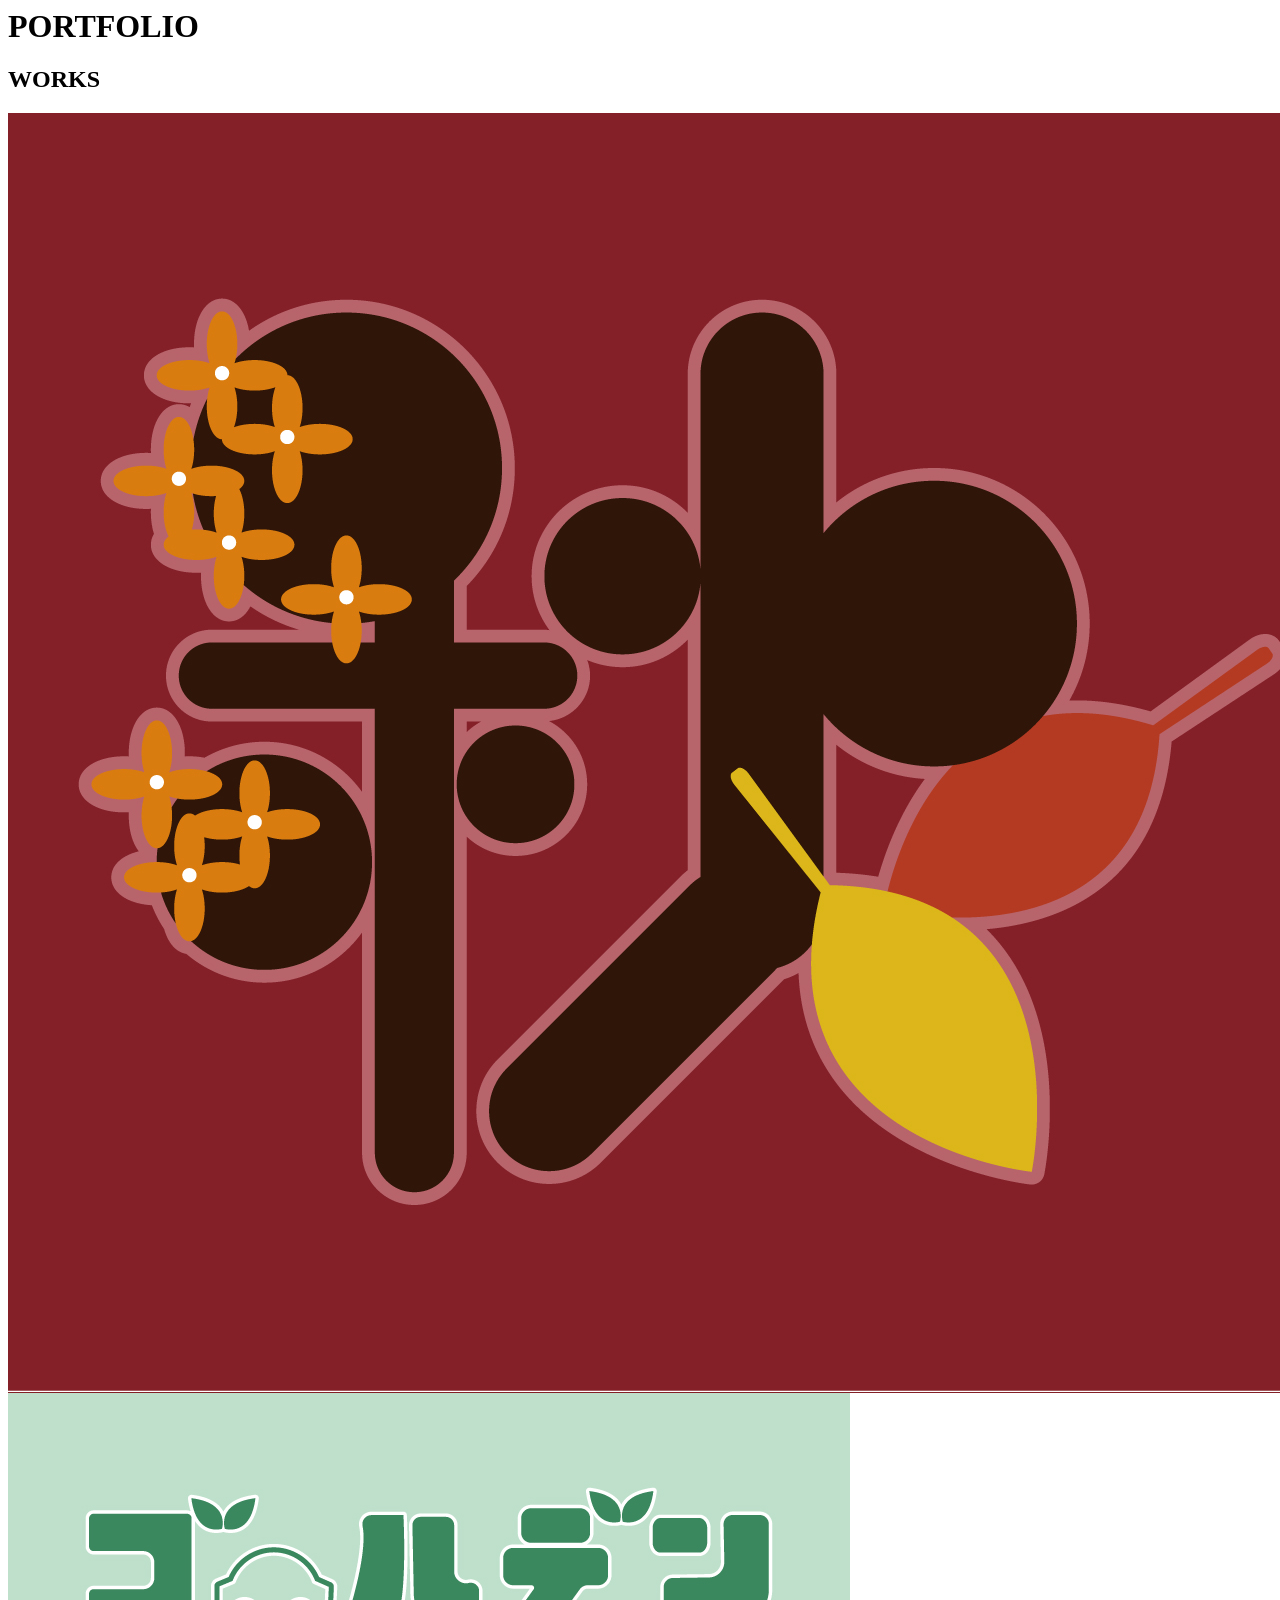
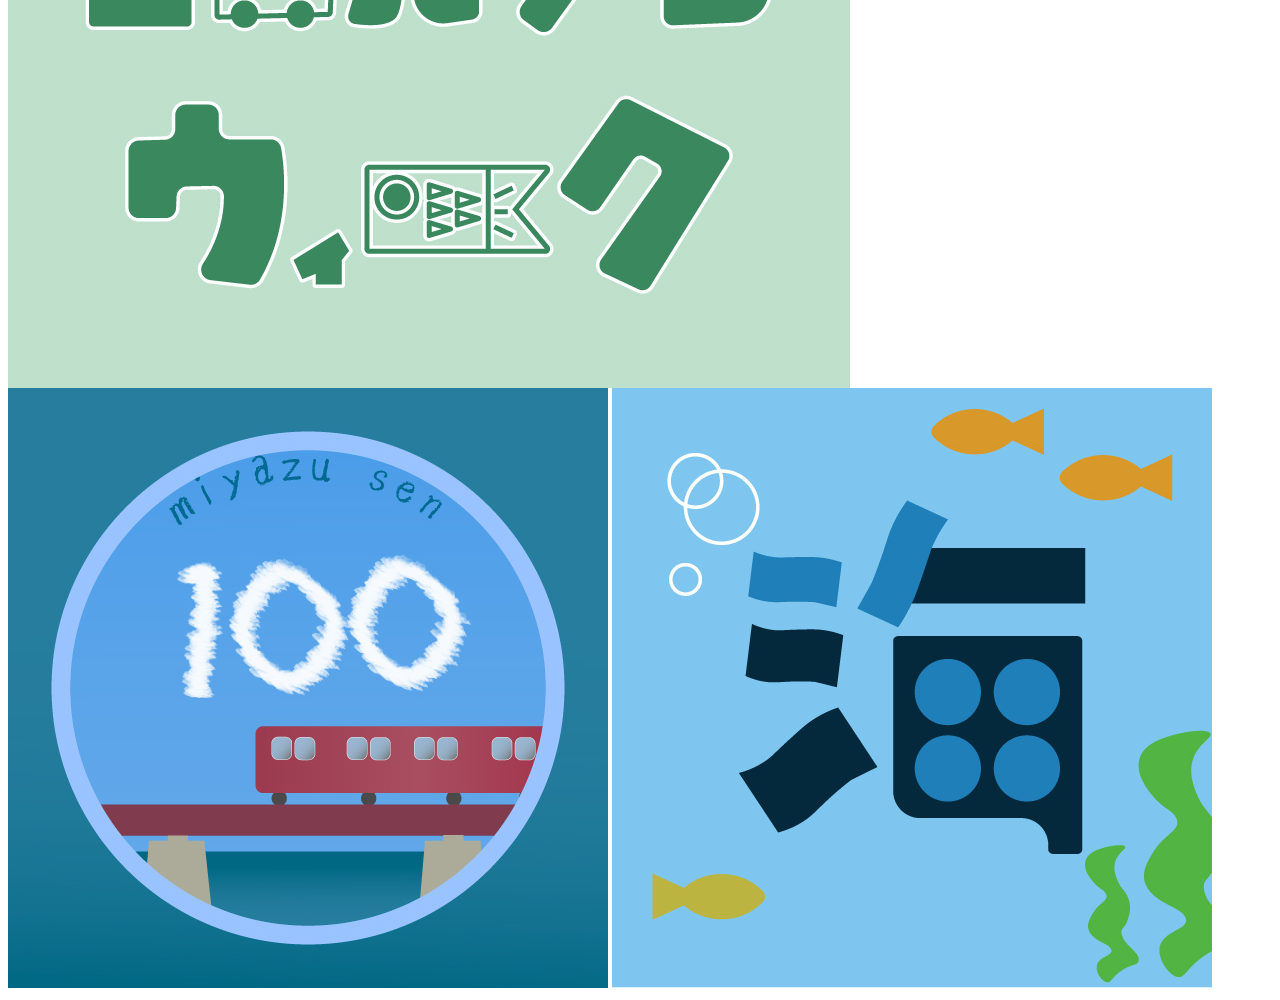
==== index.html @ 1132ad2e "Initial portfolio" ====
<body>

  <header>
    <h1>PORTFOLIO</h1>
  </header>

  <main>
    <section class="works">
      <h2>WORKS</h2>

      <div class="slider">

       <img src="logo/aki.jpg" alt="秋のタイポグラフィ">
       <img src="logo/gw.jpg" alt="ゴールデンウィークのタイポグラフィ">

       <img src="logo/trein.jpg" alt="宮津線100周年ロゴ">

       <img src="logo/umi_taipo.jpg" alt="海のタイポグラフィ">
        </a>

      </div>
    </section>
  </main>

</body>
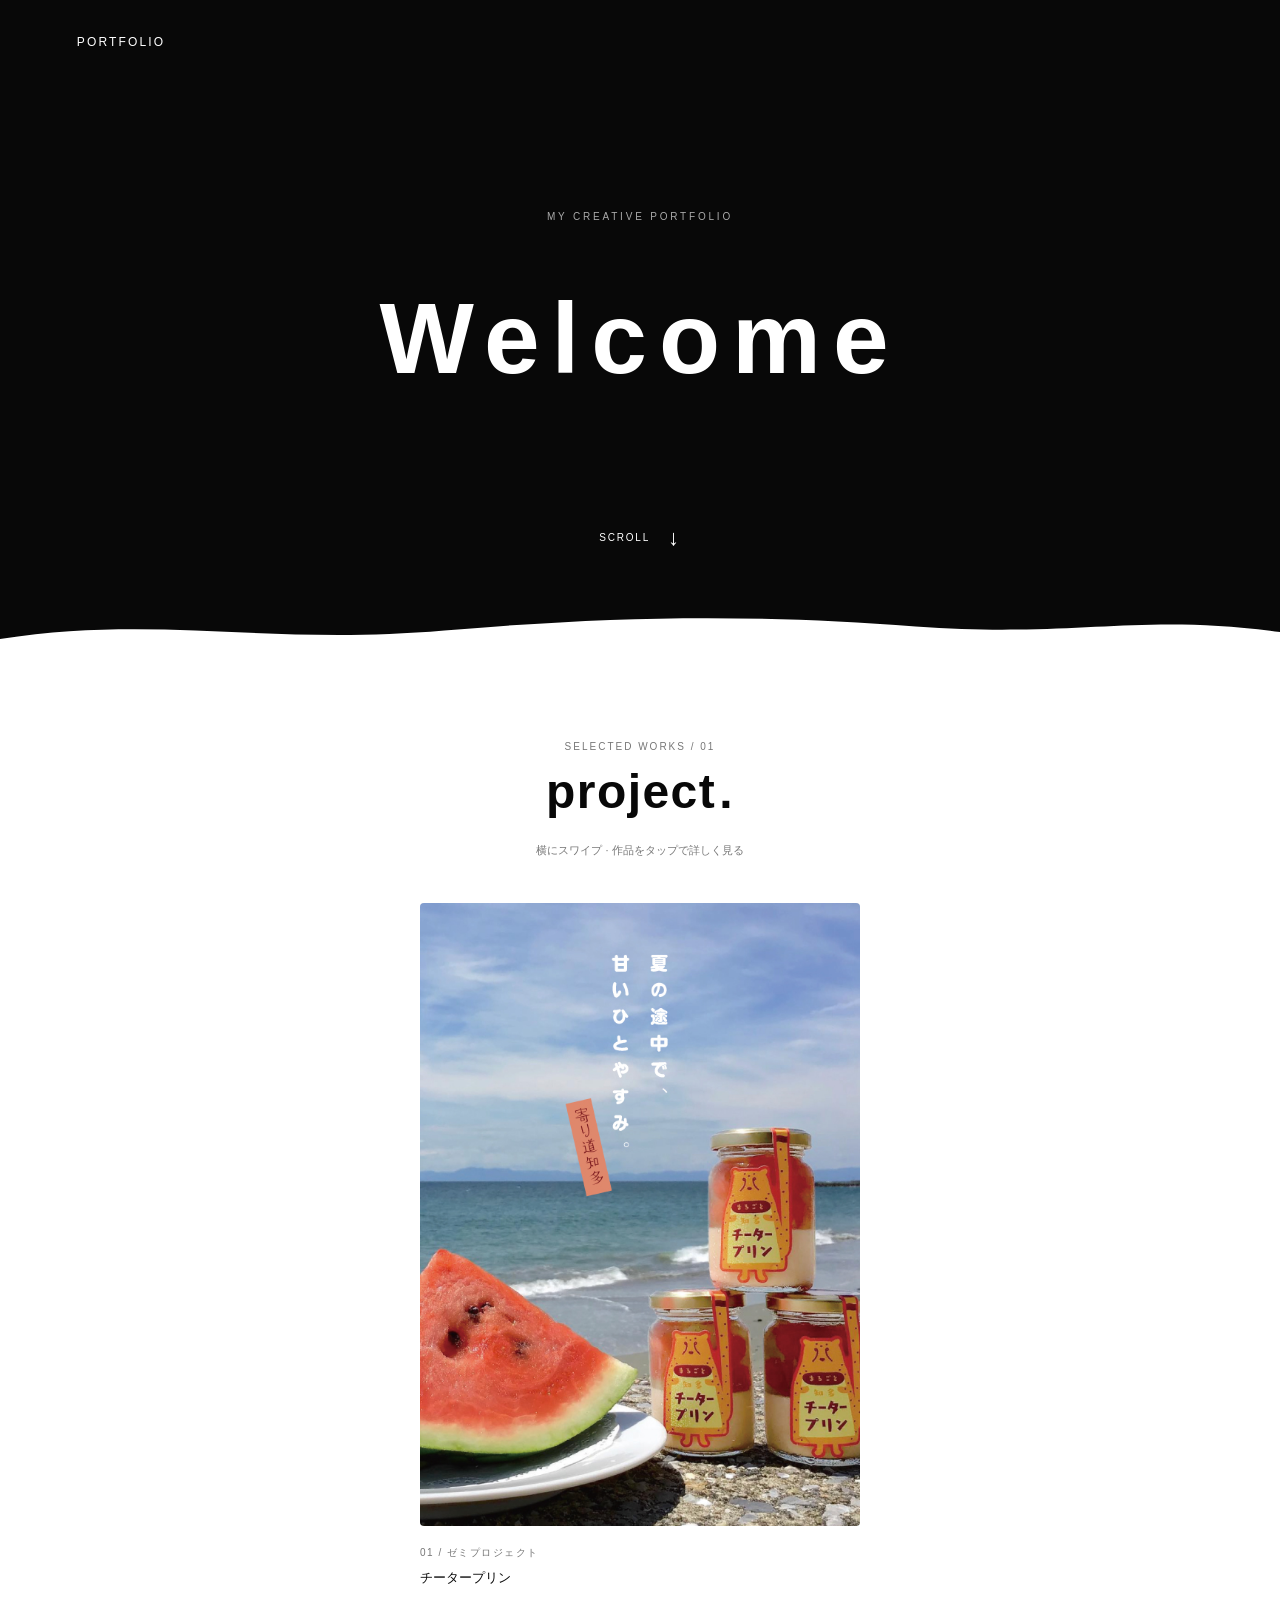
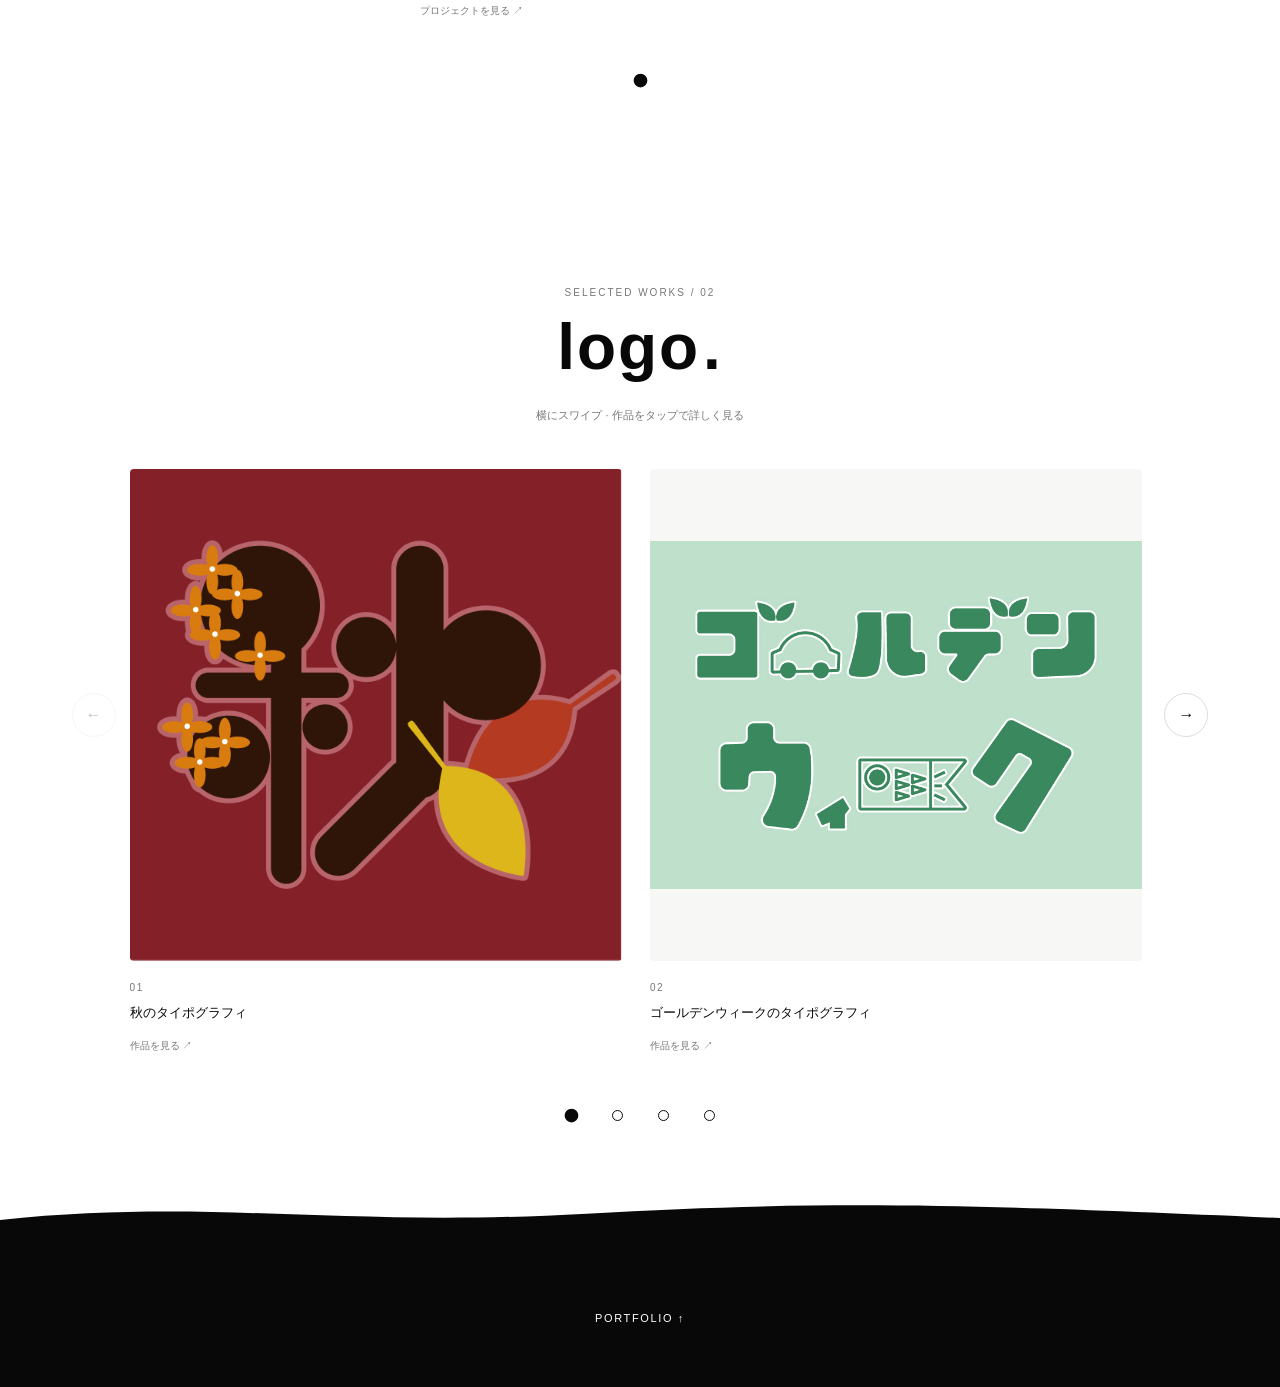
==== commit df3158cd: "Update portfolio" ====
--- a/index.html
+++ b/index.html
@@ -1,25 +1,76 @@
+<!DOCTYPE html>
+<html lang="ja">
+<head>
+  <meta charset="UTF-8">
+  <meta name="viewport" content="width=device-width, initial-scale=1">
+  <title>PORTFOLIO | WORKS</title>
+  <link rel="stylesheet" href="style.css">
+</head>
 <body>
+  <header class="hero" id="top">
+    <a class="brand" href="#top">PORTFOLIO</a>
+    <div class="hero-content"><p class="hero-eyebrow">MY CREATIVE PORTFOLIO</p><h1>Welcome</h1></div>
+    <a class="scroll-link" href="#seminar-project">SCROLL <span aria-hidden="true">↓</span></a>
+    <svg class="hero-wave" viewBox="0 0 1440 100" preserveAspectRatio="none" aria-hidden="true"><path d="M0 60 C180 25 300 70 500 48 S850 25 1030 42 S1280 22 1440 50 L1440 100 L0 100Z" fill="white"/></svg>
+  </header>
+  <main>
+    <section class="works project-works" id="seminar-project" aria-labelledby="project-heading">
+      <div class="section-heading">
+        <p class="section-label">SELECTED WORKS / 01</p>
+        <h2 id="project-heading" class="project-category-heading">project<span class="heading-dot">.</span></h2>
+      </div>
+      <p class="slider-hint" id="project-hint">横にスワイプ · 作品をタップで詳しく見る</p>
+      <div class="carousel single-project" data-carousel>
+        <button class="slider-arrow previous" type="button" aria-label="前のプロジェクトを表示" aria-controls="project-slider" hidden>←</button>
+        <div class="slider" id="project-slider" tabindex="0" aria-label="ゼミプロジェクトの作品一覧" aria-describedby="project-hint">
+          <a class="work-card" href="cheetah-purin.html">
+            <img src="project/suika.jpg" alt="チータープリン：スイカと海を組み合わせた広告ビジュアル" width="595" height="842" loading="lazy">
+            <span class="work-number">01 / ゼミプロジェクト</span>
+            <h3>チータープリン</h3>
+            <span class="card-link">プロジェクトを見る ↗</span>
+          </a>
+        </div>
+        <button class="slider-arrow next" type="button" aria-label="次のプロジェクトを表示" aria-controls="project-slider" hidden>→</button>
+      </div>
+      <div class="pagination" aria-label="表示するプロジェクトを選択" hidden></div>
+      <p class="slide-status sr-only" aria-live="polite" aria-atomic="true"></p>
+    </section>
+    <section class="works" id="works" aria-labelledby="works-heading">
+      <div class="section-heading"><p class="section-label">SELECTED WORKS / 02</p><h2 id="works-heading">logo<span class="heading-dot">.</span></h2></div>
+      <p class="slider-hint" id="slider-hint">横にスワイプ · 作品をタップで詳しく見る</p>
+      <div class="carousel" data-carousel>
+        <button class="slider-arrow previous" type="button" aria-label="前の作品を表示" aria-controls="works-slider" hidden>←</button>
+        <div class="slider" id="works-slider" tabindex="0" aria-label="logoの作品一覧" aria-describedby="slider-hint">
+        <a class="work-card" href="logo-details.html#work-aki">
+          <img src="logo/aki.jpg" alt="秋のタイポグラフィ">
+          <span class="work-number">01</span><h3>秋のタイポグラフィ</h3>
+          <span class="card-link">作品を見る ↗</span>
+        </a>
+        <a class="work-card" href="logo-details.html#work-gw">
+          <img src="logo/gw.jpg" alt="ゴールデンウィークのタイポグラフィ">
+          <span class="work-number">02</span><h3>ゴールデンウィークのタイポグラフィ</h3>
+          <span class="card-link">作品を見る ↗</span>
+        </a>
+        <a class="work-card" href="logo-details.html#work-trein">
+          <img src="logo/trein.jpg" alt="宮津線100周年ロゴ">
+          <span class="work-number">03</span><h3>宮津線100周年ロゴ</h3>
+          <span class="card-link">作品を見る ↗</span>
+        </a>
+        <a class="work-card" href="logo-details.html#work-umi">
+          <img src="logo/umi_taipo.jpg" alt="海のタイポグラフィ">
+          <span class="work-number">04</span><h3>海のタイポグラフィ</h3>
+          <span class="card-link">作品を見る ↗</span>
+        </a>
+        </div>
+        <button class="slider-arrow next" type="button" aria-label="次の作品を表示" aria-controls="works-slider" hidden>→</button>
+      </div>
+      <div class="pagination" aria-label="表示する作品を選択" hidden></div>
+      <p class="slide-status sr-only" aria-live="polite" aria-atomic="true"></p>
+    </section>
+    <!-- プロジェクトが増えたらカードを追加し、single-projectクラスを外してください。 -->
 
-  <header>
-    <h1>PORTFOLIO</h1>
-  </header>
-
-  <main>
-    <section class="works">
-      <h2>WORKS</h2>
-
-      <div class="slider">
-
-       <img src="logo/aki.jpg" alt="秋のタイポグラフィ">
-       <img src="logo/gw.jpg" alt="ゴールデンウィークのタイポグラフィ">
-
-       <img src="logo/trein.jpg" alt="宮津線100周年ロゴ">
-
-       <img src="logo/umi_taipo.jpg" alt="海のタイポグラフィ">
-        </a>
-
-      </div>
-    </section>
   </main>
-
-</body>+  <footer><svg class="footer-wave" viewBox="0 0 1440 80" preserveAspectRatio="none" aria-hidden="true"><path d="M0 35 C240 0 380 48 660 25 S1120 12 1440 32 L1440 80 L0 80Z" fill="#080808"/></svg><a href="#top">PORTFOLIO ↑</a></footer>
+  <script src="script.js"></script>
+</body>
+</html>
--- a/style.css
+++ b/style.css
@@ -0,0 +1,109 @@
+* { box-sizing: border-box; }
+html { scroll-behavior: smooth; }
+body { margin: 0; background: #fff; color: #080808; font-family: Arial, "Hiragino Maru Gothic ProN", "Yu Gothic", sans-serif; line-height: 1.7; }
+a { color: inherit; }
+button { font: inherit; }
+[hidden] { display: none !important; }
+.hero { position: relative; display: grid; place-items: center; min-height: 560px; height: 74svh; max-height: 900px; background: #080808; color: #fff; padding: 100px 24px; }
+.brand { position: absolute; top: 32px; left: 6%; font-size: 12px; letter-spacing: .18em; text-decoration: none; }
+.hero-content { text-align: center; padding-bottom: 36px; }
+.hero-eyebrow { font-size: 10px; letter-spacing: .28em; color: #aaa; margin: 0 0 28px; }
+h1 { font-size: clamp(48px, 8vw, 100px); font-weight: 900; letter-spacing: .12em; margin: 0; }
+.scroll-link { position: absolute; bottom: 110px; font-size: 10px; letter-spacing: .18em; text-decoration: none; display: flex; align-items: center; gap: 18px; }
+.scroll-link span { font-size: 22px; }
+.hero-wave { position: absolute; bottom: -1px; left: 0; width: 100%; height: 70px; }
+.works { max-width: 1200px; margin: auto; padding: 72px 7% 110px; scroll-margin-top: 28px; }
+.section-heading { text-align: center; }
+.section-label { font-size: 10px; letter-spacing: .2em; color: #777; margin: 0 0 8px; }
+.section-heading h2 { font-size: clamp(42px, 6vw, 64px); font-weight: 900; letter-spacing: .03em; line-height: 1.2; margin: 0; }
+.heading-dot { margin-left: 3px; }
+.slider-hint { text-align: center; font-size: 11px; color: #777; margin: 20px 0 40px; }
+.carousel { position: relative; }
+.slider { --gap: 28px; --card-width: calc((100% - var(--gap)) / 2); display: flex; gap: var(--gap); overflow-x: auto; scroll-snap-type: x mandatory; scrollbar-width: none; padding: 4px; }
+.slider::-webkit-scrollbar { display: none; }
+/* 末尾にも余白を設け、最後の作品まで左端に揃えられるようにします。 */
+.slider::after { content: ""; flex: 0 0 var(--card-width); }
+.work-card { flex: 0 0 var(--card-width); min-width: 0; scroll-snap-align: start; text-decoration: none; }
+.work-card img { display: block; width: 100%; aspect-ratio: 1; object-fit: contain; background: #f7f7f5; border-radius: 4px; transition: opacity .2s; }
+.work-card:hover img { opacity: .75; }
+.work-number { display: block; font-size: 10px; letter-spacing: .15em; color: #777; margin-top: 18px; }
+.work-card h3 { font-size: 13px; font-weight: 500; margin: 6px 0; }
+.card-link { font-size: 10px; color: #777; }
+.slider-arrow { position: absolute; top: 40%; transform: translateY(-50%); width: 44px; height: 44px; border: 1px solid #ddd; background: #fff; color: #080808; border-radius: 50%; cursor: pointer; z-index: 1; }
+.previous { left: -58px; } .next { right: -58px; }
+.slider-arrow:disabled { opacity: .25; cursor: default; }
+.slider-arrow:not(:disabled):hover { background: #080808; color: #fff; }
+.pagination { display: flex; justify-content: center; gap: 2px; margin-top: 32px; }
+.pagination button { display: grid; place-items: center; width: 44px; height: 44px; border: 0; background: transparent; cursor: pointer; }
+.pagination button::before { content: ""; width: 9px; height: 9px; border: 1px solid #080808; border-radius: 50%; transition: background .2s, transform .2s; }
+.pagination button[aria-current="true"]::before { background: #080808; transform: scale(1.25); }
+a:focus-visible, button:focus-visible, .slider:focus-visible { outline: 2px solid #888; outline-offset: 3px; }
+.work-details { max-width: 1080px; padding: 0 6% 100px; margin: auto; }
+.work-detail { display: grid; grid-template-columns: minmax(0, 1.2fr) minmax(0, 1fr); gap: 48px; align-items: center; padding: 64px 0; border-top: 1px solid #ddd; scroll-margin-top: 24px; }
+.work-detail > img { display: block; width: 100%; height: auto; }
+.work-detail h2 { font-size: clamp(22px, 3vw, 30px); line-height: 1.5; margin: 12px 0 24px; overflow-wrap: anywhere; }
+.work-detail p { color: #777; font-size: 14px; }
+.back-link { display: inline-block; margin-top: 24px; font-size: 12px; text-underline-offset: 6px; }
+footer { position: relative; background: #080808; color: white; padding: 56px 6%; text-align: center; }
+footer a { font-size: 11px; letter-spacing: .15em; text-decoration: none; }
+.footer-wave { position: absolute; width: 100%; height: 50px; left: 0; top: -49px; }
+.sr-only { position: absolute; width: 1px; height: 1px; padding: 0; margin: -1px; overflow: hidden; clip-path: inset(50%); white-space: nowrap; border: 0; }
+@media (max-width: 600px) {
+  .hero { height: 65svh; min-height: 390px; }
+  .brand { top: 24px; }
+  .hero-eyebrow { font-size: 9px; }
+  .scroll-link { bottom: 85px; }
+  .hero-wave { height: 42px; }
+  .works { padding: 52px 12% 76px; }
+  .slider { --gap: 16px; --card-width: 85%; }
+  .slider::after { flex-basis: calc(15% - var(--gap)); }
+  .slider-hint { font-size: 10px; margin-bottom: 28px; }
+  .slider-arrow { top: 40%; width: 36px; height: 44px; border: 0; font-size: 20px; }
+  .previous { left: -39px; } .next { right: -39px; }
+  .pagination { margin-top: 18px; }
+  .work-card h3 { font-size: 12px; }
+  .work-detail { grid-template-columns: minmax(0, 1fr); gap: 20px; padding: 40px 0; }
+  .work-detail .work-number { margin-top: 0; }
+}
+@media (prefers-reduced-motion: reduce) {
+  html { scroll-behavior: auto; }
+  .work-card img, .pagination button::before { transition: none; }
+}
+
+/* ゼミプロジェクト：1プロジェクトを代表画像で紹介。 */
+.section-heading .project-category-heading { font-size: clamp(26px, 4.5vw, 48px); }
+.single-project .slider { justify-content: center; }
+.single-project .slider::after { display: none; }
+.single-project .work-card { flex-basis: min(100%, 440px); }
+.single-project .work-card img { height: auto; aspect-ratio: 595 / 842; }
+.project-header { display: flex; align-items: center; justify-content: space-between; gap: 20px; background: #080808; color: #fff; padding: 28px 6%; }
+.project-brand { font-size: 12px; letter-spacing: .18em; text-decoration: none; }
+.project-header .back-link { margin: 0; }
+.project-main { max-width: 1200px; margin: auto; padding: 72px 6% 120px; }
+.project-intro { max-width: 720px; margin-bottom: 64px; }
+.project-intro h1 { font-size: clamp(28px, 5vw, 52px); letter-spacing: .03em; line-height: 1.4; margin: 16px 0; }
+.project-category { font-size: 12px; color: #666; margin-bottom: 28px; }
+.project-description { font-size: 15px; line-height: 2; }
+.gallery-heading { display: flex; align-items: baseline; justify-content: space-between; gap: 16px; border-top: 1px solid #ddd; padding-top: 28px; }
+.gallery-heading h2 { font-size: 20px; font-weight: 500; margin: 0; }
+.gallery-heading p, .gallery-hint { font-size: 11px; color: #777; }
+.gallery-hint { margin: 12px 0 28px; }
+.project-gallery { display: grid; grid-template-columns: repeat(3, minmax(0, 1fr)); gap: 36px 24px; align-items: start; }
+.project-artwork { margin: 0; min-width: 0; }
+.project-artwork a { display: block; }
+.project-artwork img { display: block; width: 100%; height: auto; border-radius: 3px; transition: opacity .2s; }
+.project-artwork a:hover img { opacity: .8; }
+.project-artwork figcaption { font-size: 11px; margin-top: 12px; color: #666; }
+.project-artwork figcaption span { margin-right: 10px; letter-spacing: .1em; }
+.project-bottom-nav { display: flex; flex-wrap: wrap; justify-content: space-between; gap: 20px; border-top: 1px solid #ddd; margin-top: 64px; padding-top: 16px; }
+@media (max-width: 800px) { .project-gallery { grid-template-columns: repeat(2, minmax(0, 1fr)); gap: 28px 16px; } }
+@media (max-width: 600px) {
+  .project-header { padding: 24px 6%; }
+  .project-header .back-link { font-size: 10px; }
+  .project-main { padding-top: 44px; }
+  .project-intro { margin-bottom: 40px; }
+  .project-description { font-size: 14px; }
+  .gallery-heading h2 { font-size: 18px; }
+}
+@media (max-width: 420px) { .project-gallery { grid-template-columns: minmax(0, 1fr); gap: 32px; } }
+@media (prefers-reduced-motion: reduce) { .project-artwork img { transition: none; } }
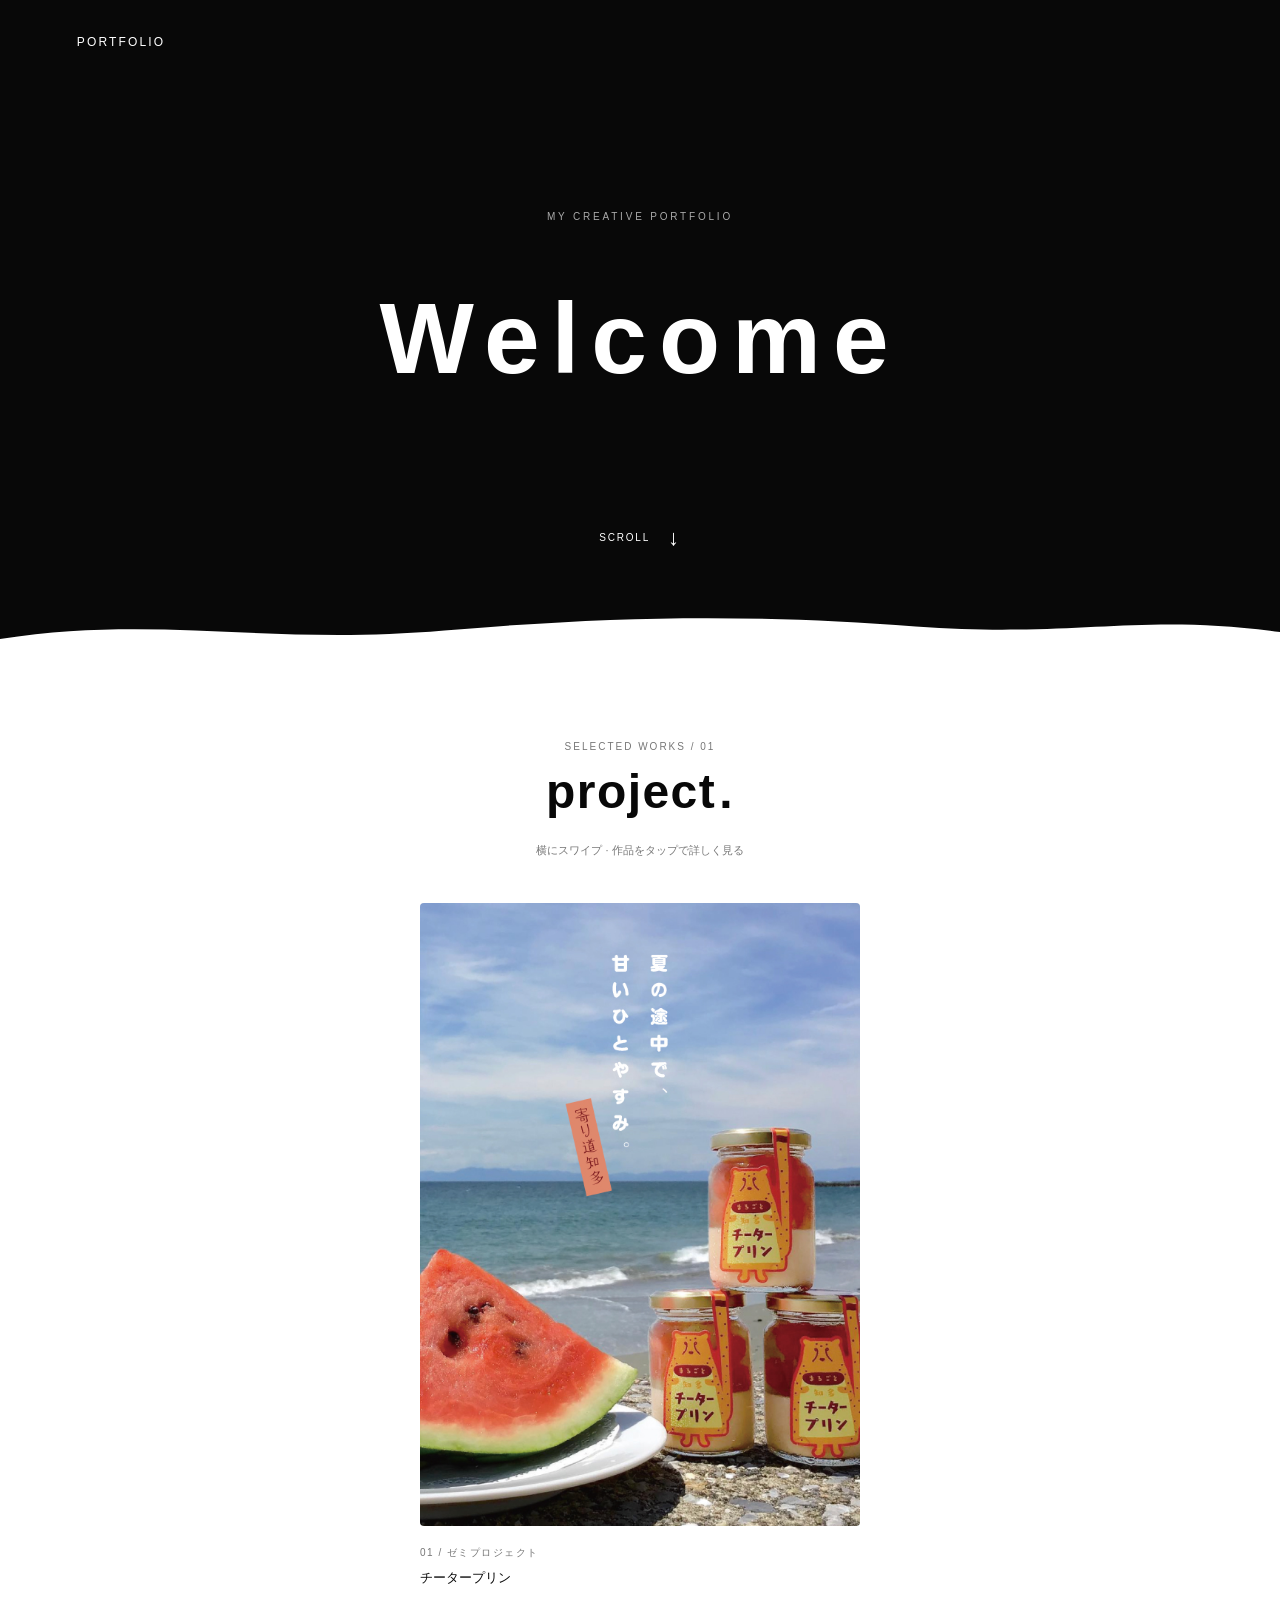
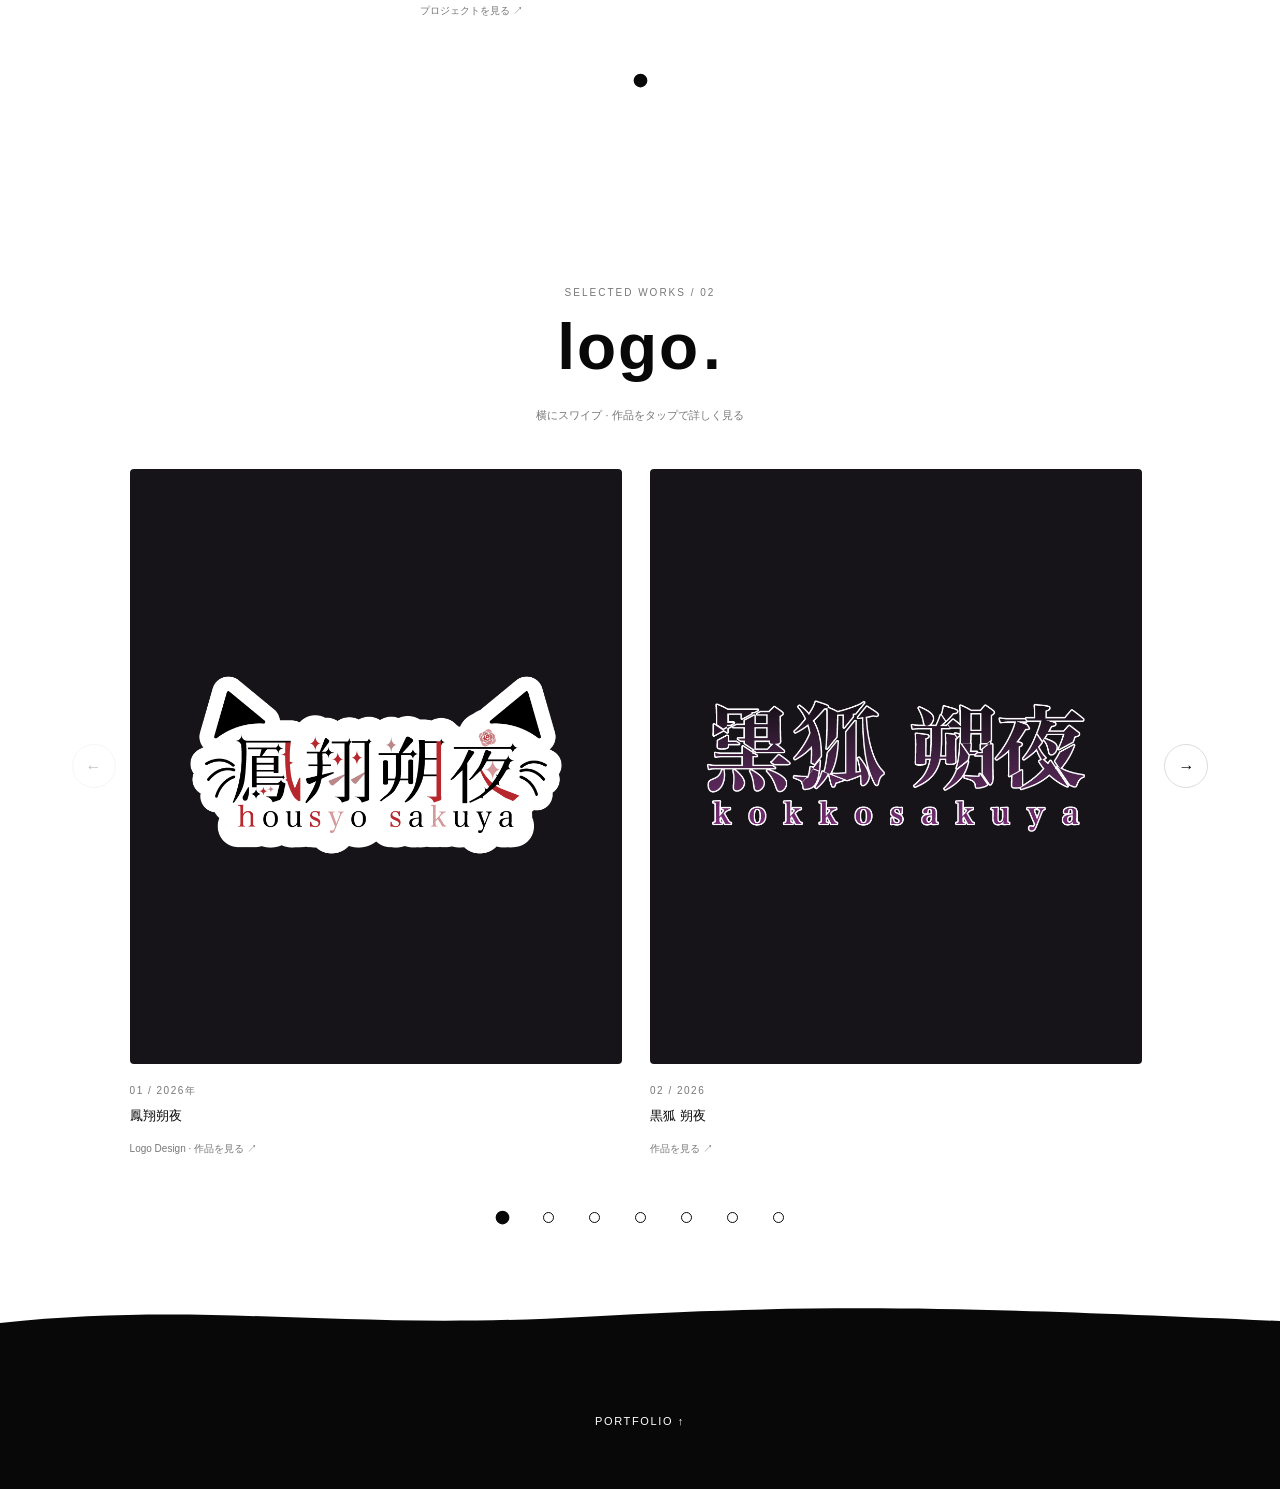
==== commit 1927cfa4: "Add Housyo Sakuya logo" ====
--- a/index.html
+++ b/index.html
@@ -41,24 +41,40 @@
       <div class="carousel" data-carousel>
         <button class="slider-arrow previous" type="button" aria-label="前の作品を表示" aria-controls="works-slider" hidden>←</button>
         <div class="slider" id="works-slider" tabindex="0" aria-label="logoの作品一覧" aria-describedby="slider-hint">
-        <a class="work-card" href="logo-details.html#work-aki">
-          <img src="logo/aki.jpg" alt="秋のタイポグラフィ">
-          <span class="work-number">01</span><h3>秋のタイポグラフィ</h3>
+        <!-- 新しいロゴ作品は基本的にこの一覧の先頭に追加してください。 -->
+        <a class="work-card character-card housyosakuya-card" href="logo-housyosakuya.html">
+          <img src="logo/housyosakuya_neme_yomigana.png" alt="鳳翔朔夜のロゴ" width="842" height="595" loading="lazy">
+          <span class="work-number">01 / 2026年</span><h3>鳳翔朔夜</h3>
+          <span class="card-link">Logo Design · 作品を見る ↗</span>
+        </a>
+        <a class="work-card character-card" href="logo-kokkosakuya.html">
+          <img src="logo/kokkosakuya_futi.png" alt="黒狐 朔夜のロゴ" width="842" height="595" loading="lazy">
+          <span class="work-number">02 / 2026</span><h3>黒狐 朔夜</h3>
           <span class="card-link">作品を見る ↗</span>
         </a>
-        <a class="work-card" href="logo-details.html#work-gw">
-          <img src="logo/gw.jpg" alt="ゴールデンウィークのタイポグラフィ">
-          <span class="work-number">02</span><h3>ゴールデンウィークのタイポグラフィ</h3>
+        <a class="work-card character-card" href="logo-suirikanzuki.html">
+          <img src="logo/suirikanzuki.png" alt="燗月 醉燈のロゴ" width="842" height="595" loading="lazy">
+          <span class="work-number">03 / 2026</span><h3>燗月 醉燈</h3>
           <span class="card-link">作品を見る ↗</span>
         </a>
-        <a class="work-card" href="logo-details.html#work-trein">
-          <img src="logo/trein.jpg" alt="宮津線100周年ロゴ">
-          <span class="work-number">03</span><h3>宮津線100周年ロゴ</h3>
+        <a class="work-card" href="logo-aki.html">
+          <img src="logo/aki.jpg" alt="秋のタイポグラフィ">
+          <span class="work-number">04</span><h3>秋のタイポグラフィ</h3>
           <span class="card-link">作品を見る ↗</span>
         </a>
-        <a class="work-card" href="logo-details.html#work-umi">
+        <a class="work-card" href="logo-gw.html">
+          <img src="logo/gw.jpg" alt="ゴールデンウィークのタイポグラフィ">
+          <span class="work-number">05</span><h3>ゴールデンウィークのタイポグラフィ</h3>
+          <span class="card-link">作品を見る ↗</span>
+        </a>
+        <a class="work-card" href="logo-trein.html">
+          <img src="logo/trein.jpg" alt="宮津線100周年ロゴ">
+          <span class="work-number">06</span><h3>宮津線100周年ロゴ</h3>
+          <span class="card-link">作品を見る ↗</span>
+        </a>
+        <a class="work-card" href="logo-umi.html">
           <img src="logo/umi_taipo.jpg" alt="海のタイポグラフィ">
-          <span class="work-number">04</span><h3>海のタイポグラフィ</h3>
+          <span class="work-number">07</span><h3>海のタイポグラフィ</h3>
           <span class="card-link">作品を見る ↗</span>
         </a>
         </div>
--- a/style.css
+++ b/style.css
@@ -107,3 +107,34 @@
 }
 @media (max-width: 420px) { .project-gallery { grid-template-columns: minmax(0, 1fr); gap: 32px; } }
 @media (prefers-reduced-motion: reduce) { .project-artwork img { transition: none; } }
+
+/* 2026年のキャラクターロゴ。既存カードのサイズ・ホバーを引き継ぎます。 */
+.character-card img { padding: clamp(12px, 3vw, 28px); }
+.character-detail { align-items: start; }
+.logo-variations { display: grid; gap: 24px; min-width: 0; }
+.logo-variation { margin: 0; }
+.logo-stage { display: grid; place-items: center; background: #f7f7f5; padding: clamp(16px, 3vw, 32px); border-radius: 4px; }
+.logo-stage-dark { background: #171419; }
+.logo-stage img { display: block; width: 100%; max-width: 380px; height: auto; }
+.logo-variation figcaption { margin-top: 8px; font-size: 11px; color: #777; }
+.logo-metadata { margin: 0 0 24px; font-size: 12px; }
+.logo-metadata dt { color: #777; margin-top: 14px; }
+.logo-metadata dd { margin: 4px 0 0; overflow-wrap: anywhere; }
+.creator-x-link { overflow-wrap: anywhere; }
+
+/* 白い縁取りが見えるように、黒狐 朔夜の代表画像を暗い背景にします。 */
+.character-card img[src="logo/kokkosakuya_futi.png"] { background: #171419; }
+
+/* 個別ロゴページの作品名は、既存の詳細見出しと同じサイズ。 */
+.work-detail .logo-detail-title { font-size: clamp(22px, 3vw, 30px); line-height: 1.5; margin: 12px 0 24px; letter-spacing: normal; overflow-wrap: anywhere; }
+
+/* 鳳翔朔夜だけに適用し、既存ロゴのレイアウトは維持します。 */
+.housyosakuya-card img { background: #171419; }
+.housyosakuya-grid { grid-template-columns: repeat(3, minmax(0, 1fr)); gap: 28px 20px; margin-top: 28px; }
+.housyosakuya-grid .logo-stage { padding: 16px; }
+@media (max-width: 800px) {
+  .housyosakuya-grid { grid-template-columns: repeat(2, minmax(0, 1fr)); }
+}
+@media (max-width: 420px) {
+  .housyosakuya-grid { grid-template-columns: minmax(0, 1fr); }
+}
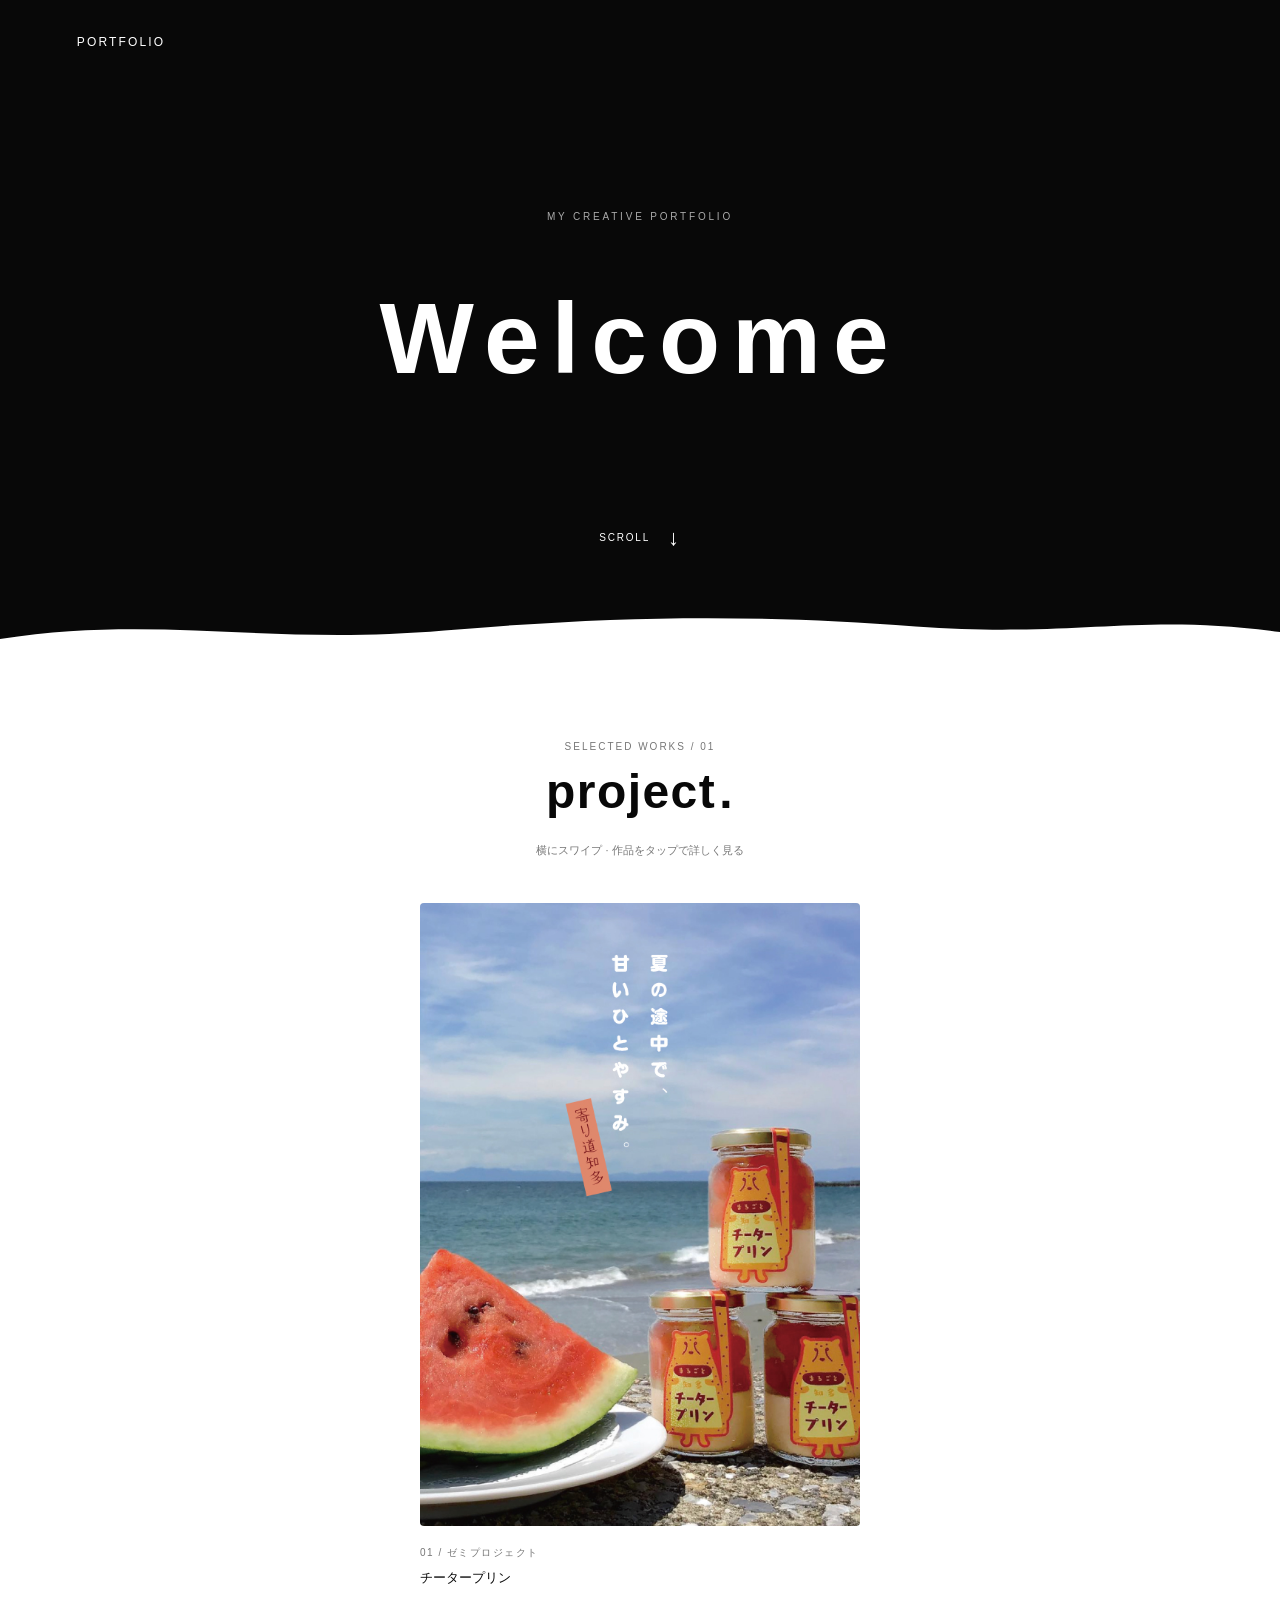
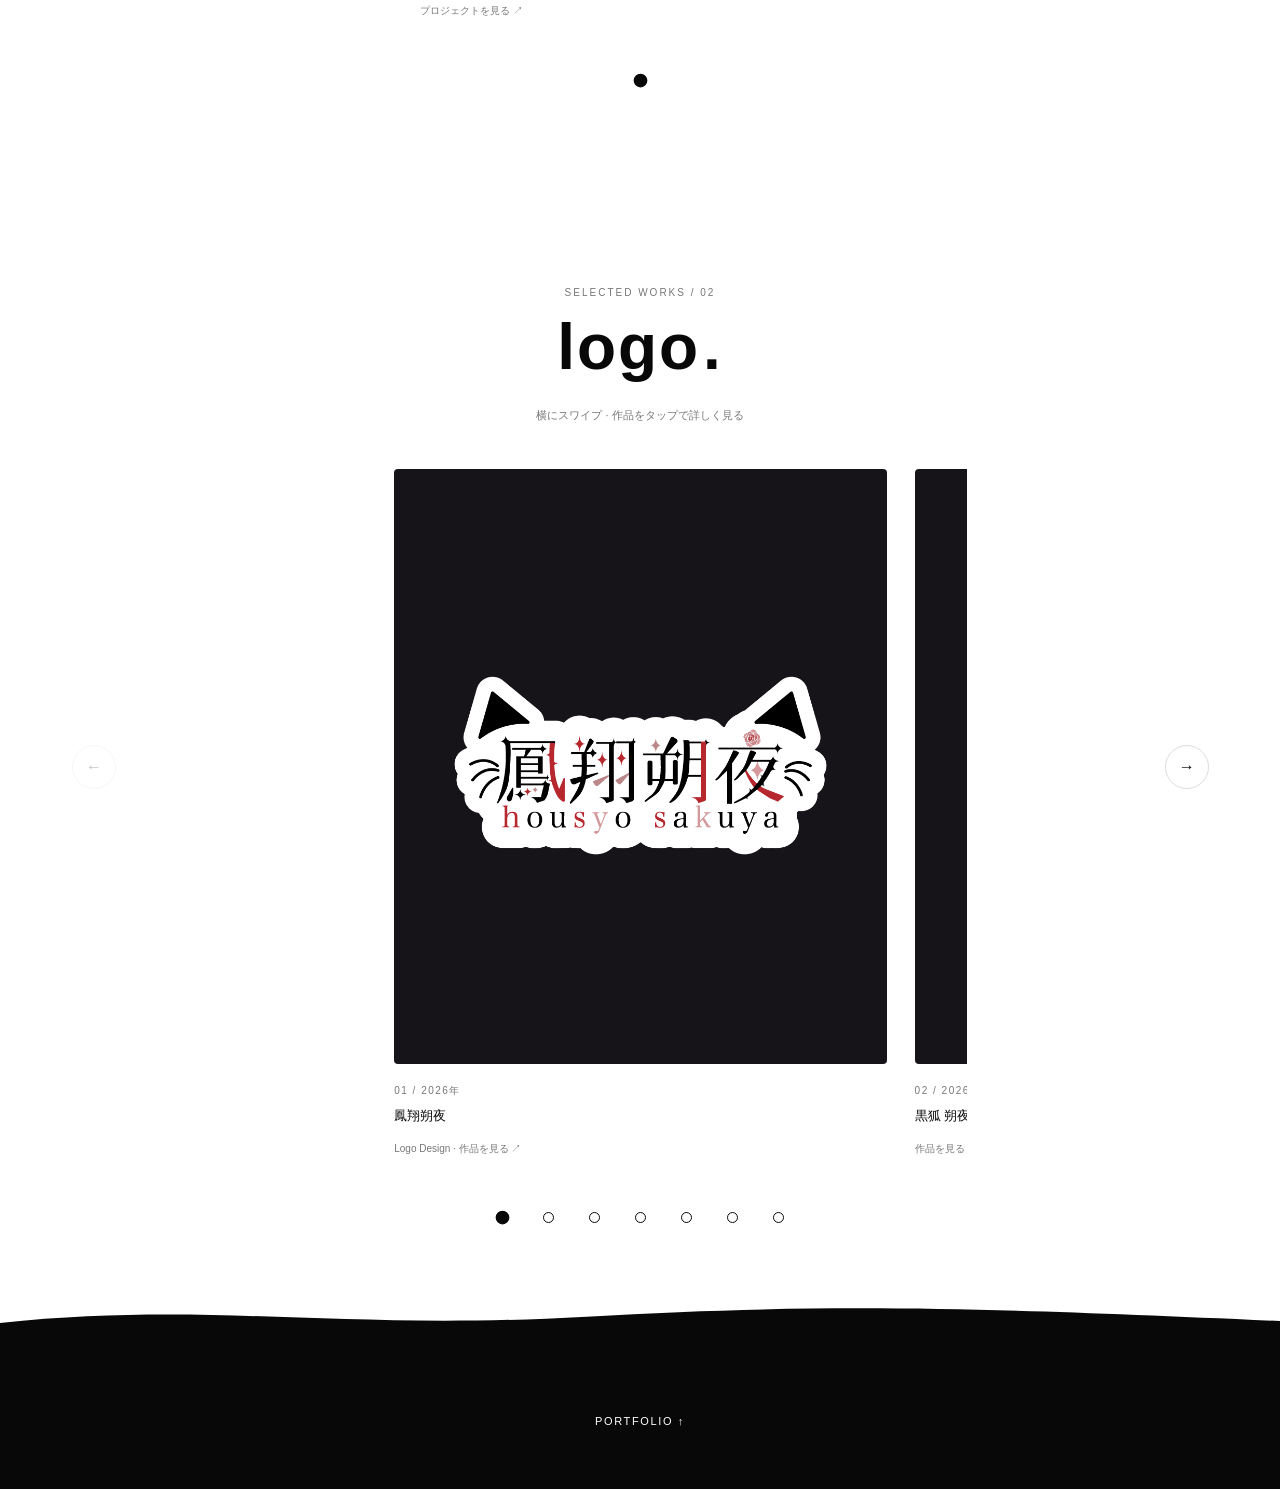
==== commit c933d92e: "Fix mobile carousel layout" ====
--- a/index.html
+++ b/index.html
@@ -4,7 +4,8 @@
   <meta charset="UTF-8">
   <meta name="viewport" content="width=device-width, initial-scale=1">
   <title>PORTFOLIO | WORKS</title>
-  <link rel="stylesheet" href="style.css">
+  <!-- CSSを変更したらvの値も更新してください（古いCSSのキャッシュを避けます）。 -->
+  <link rel="stylesheet" href="./style.css?v=cb218dd17504">
 </head>
 <body>
   <header class="hero" id="top">
@@ -87,6 +88,6 @@
 
   </main>
   <footer><svg class="footer-wave" viewBox="0 0 1440 80" preserveAspectRatio="none" aria-hidden="true"><path d="M0 35 C240 0 380 48 660 25 S1120 12 1440 32 L1440 80 L0 80Z" fill="#080808"/></svg><a href="#top">PORTFOLIO ↑</a></footer>
-  <script src="script.js"></script>
+  <script src="./script.js?v=de5cf9b7daf5"></script>
 </body>
 </html>
--- a/style.css
+++ b/style.css
@@ -138,3 +138,35 @@
 @media (max-width: 420px) {
   .housyosakuya-grid { grid-template-columns: minmax(0, 1fr); }
 }
+
+/* スマホの作品一覧は1枚単位。PCのカード幅や末尾余白は変更しません。 */
+@media (max-width: 600px) {
+  .works { padding-inline: 44px; }
+  .works .slider { --card-width: 100%; scroll-padding-inline: 4px; }
+  .works .slider::after { display: none; }
+  .works .work-card { flex: 0 0 100%; scroll-snap-stop: always; }
+  .works .work-card img {
+    width: 100%; height: min(72vw, 44svh, 300px); aspect-ratio: auto;
+    object-fit: contain; object-position: center;
+  }
+  .works .work-card h3 { overflow-wrap: anywhere; }
+  .works .pagination { gap: 0; width: 100%; }
+  .works .pagination button { flex: 1 1 0; min-width: 0; max-width: 44px; padding: 0; }
+}
+
+/* PCのみ：カードの従来幅を保ち、中央の作品と左右の一部を見せます。 */
+@media (min-width: 601px) {
+  .carousel:not(.single-project) { container-type: inline-size; }
+  .carousel:not(.single-project) .slider {
+    --desktop-card: calc((100cqw - 36px) / 2);
+    --side-space: calc((64cqw - 8px - var(--desktop-card)) / 2);
+    width: 64%; margin-inline: auto;
+  }
+  .carousel:not(.single-project) .work-card {
+    flex-basis: var(--desktop-card); scroll-snap-align: center;
+  }
+  .carousel:not(.single-project) .slider::before,
+  .carousel:not(.single-project) .slider::after {
+    content: ""; flex: 0 0 calc(var(--side-space) - var(--gap));
+  }
+}
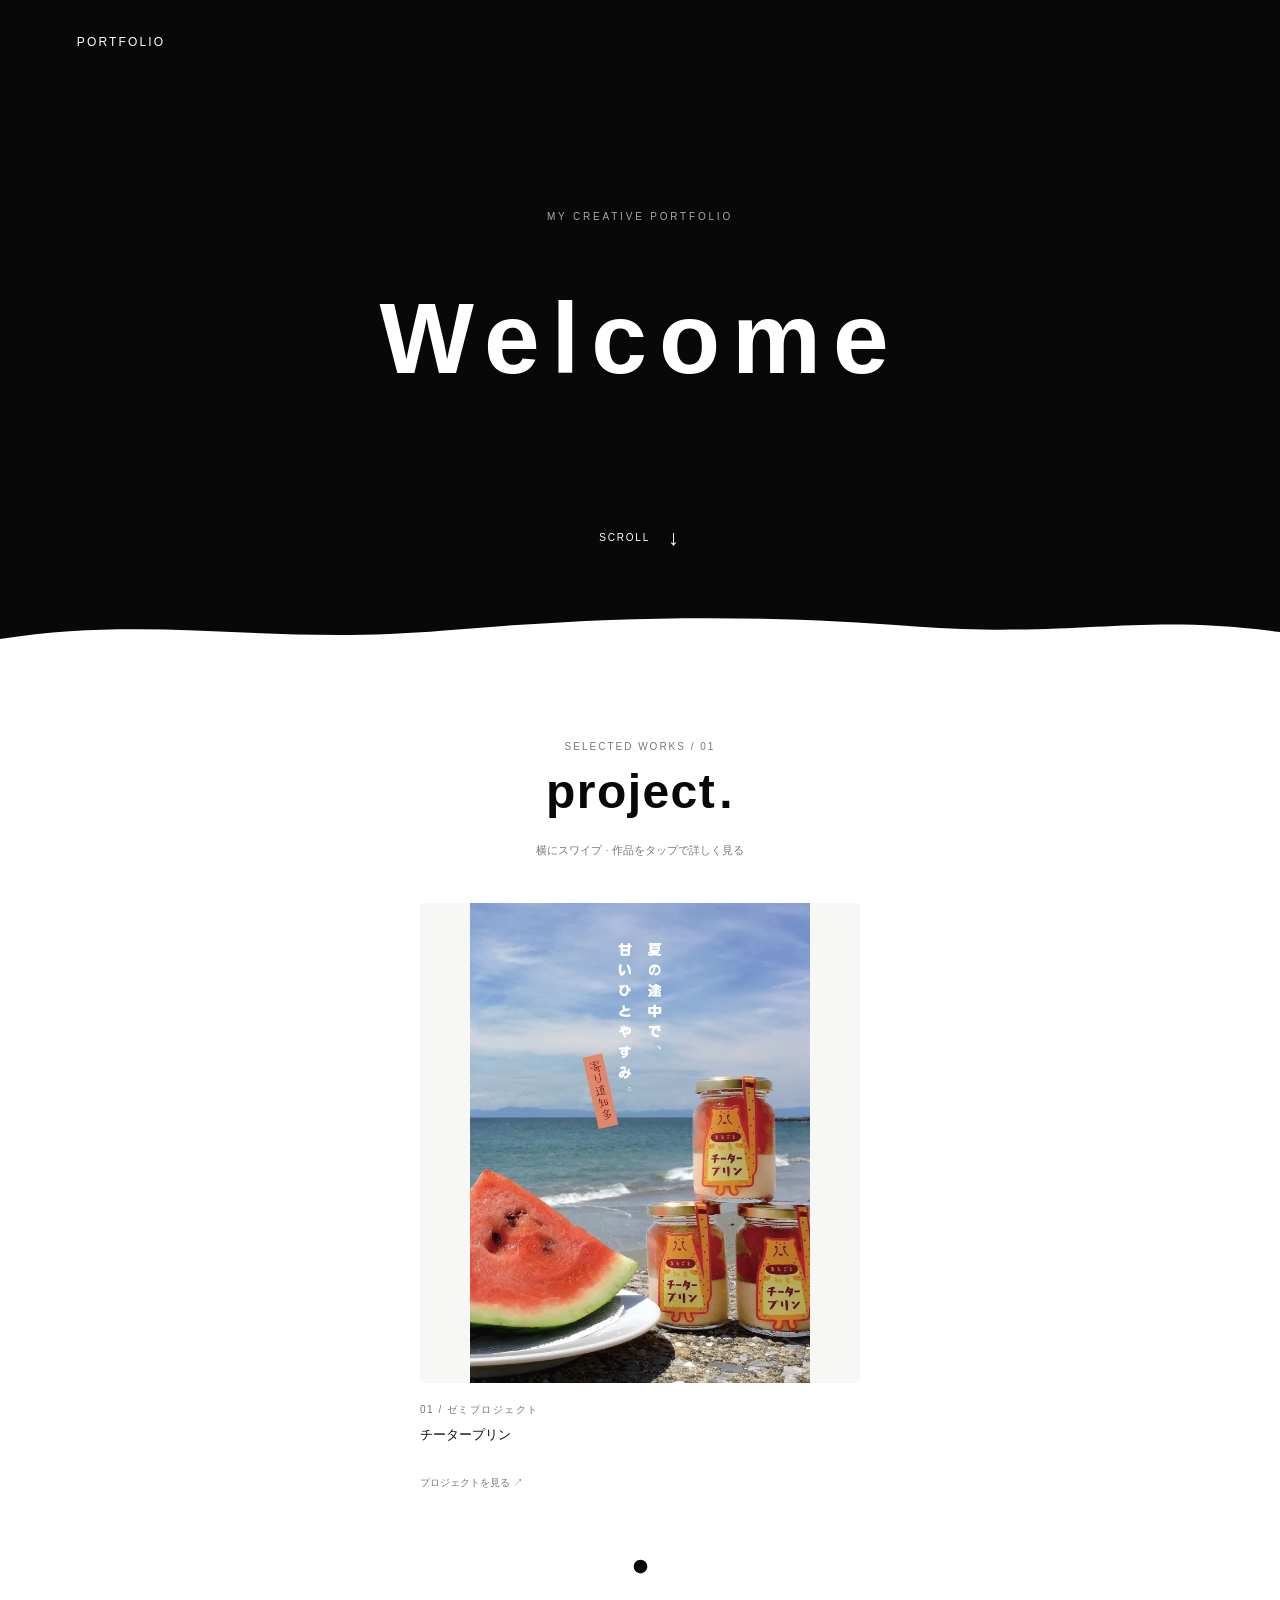
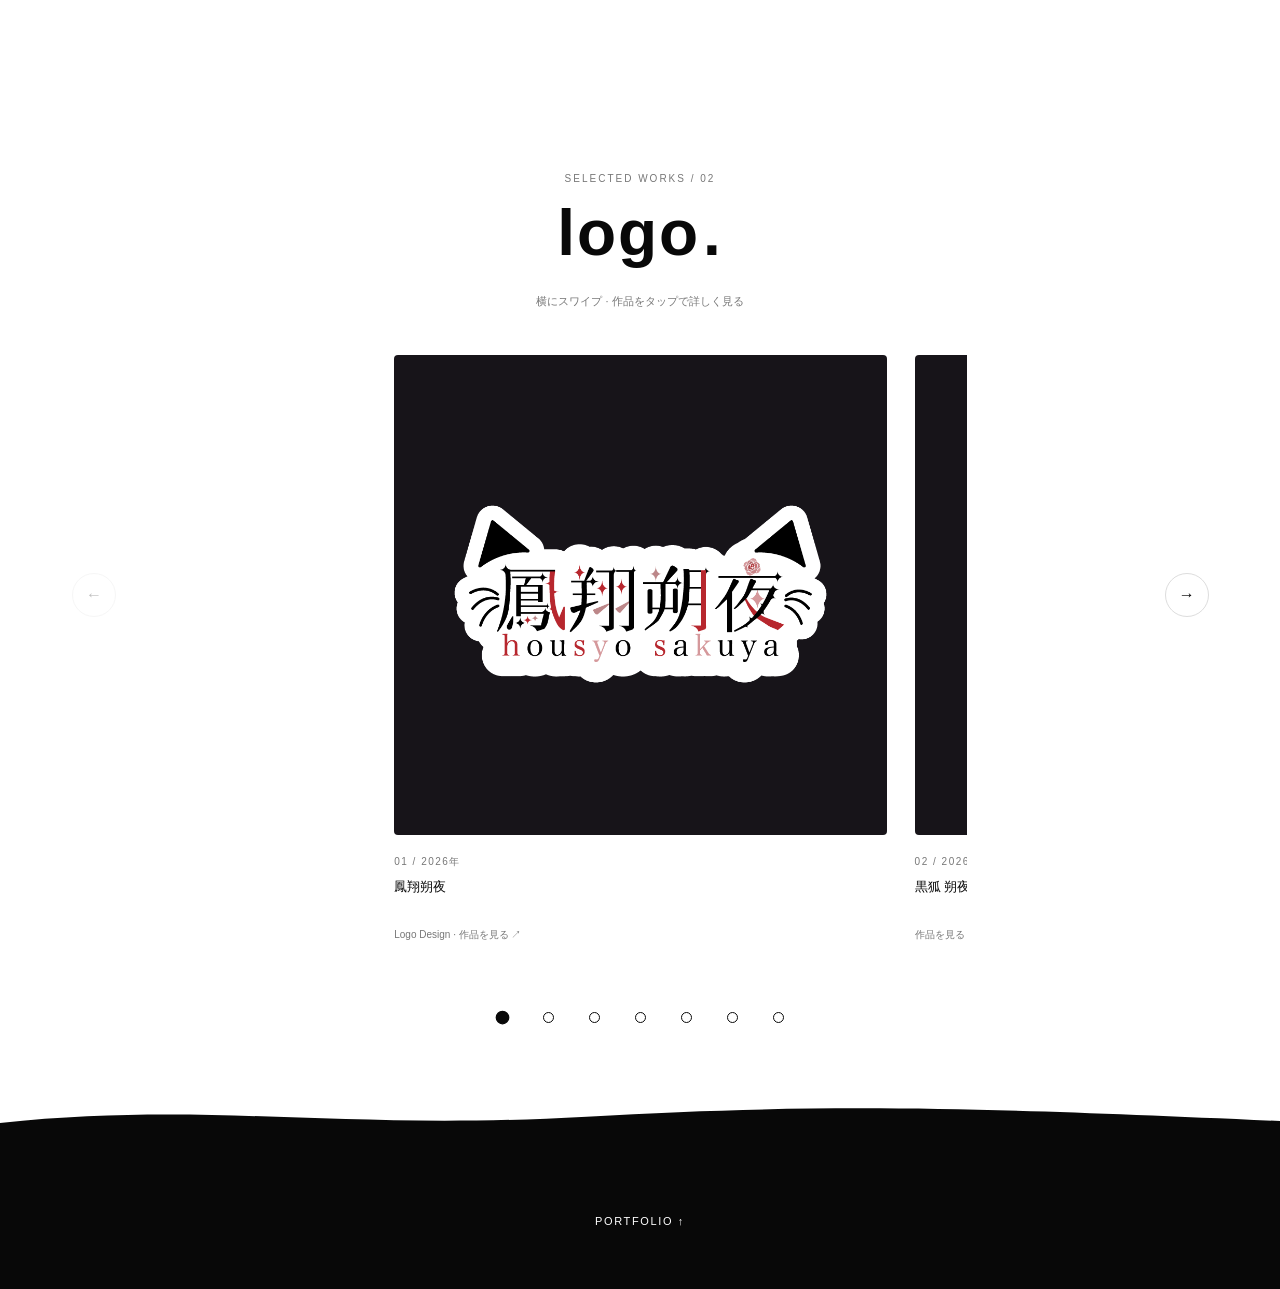
==== commit f14c0016: "Fix mobile carousel layout" ====
--- a/index.html
+++ b/index.html
@@ -5,7 +5,7 @@
   <meta name="viewport" content="width=device-width, initial-scale=1">
   <title>PORTFOLIO | WORKS</title>
   <!-- CSSを変更したらvの値も更新してください（古いCSSのキャッシュを避けます）。 -->
-  <link rel="stylesheet" href="./style.css?v=cb218dd17504">
+  <link rel="stylesheet" href="./style.css?v=6ae7450ea84d">
 </head>
 <body>
   <header class="hero" id="top">
--- a/style.css
+++ b/style.css
@@ -170,3 +170,15 @@
     content: ""; flex: 0 0 calc(var(--side-space) - var(--gap));
   }
 }
+
+/* PCのみ：画像枠とテキスト行を揃え、カードの縦幅を統一します。 */
+@media (min-width: 601px) {
+  .works .work-card { display: flex; flex-direction: column; }
+  .works .work-card img {
+    height: clamp(280px, 38vw, 480px); aspect-ratio: auto;
+    object-fit: contain; object-position: center; flex-shrink: 0;
+  }
+  .works .work-number { min-height: 17px; line-height: 17px; flex-shrink: 0; }
+  .works .work-card h3 { min-height: 44px; line-height: 22px; margin: 6px 0; overflow-wrap: anywhere; }
+  .works .card-link { display: block; min-height: 34px; line-height: 17px; margin-top: auto; }
+}
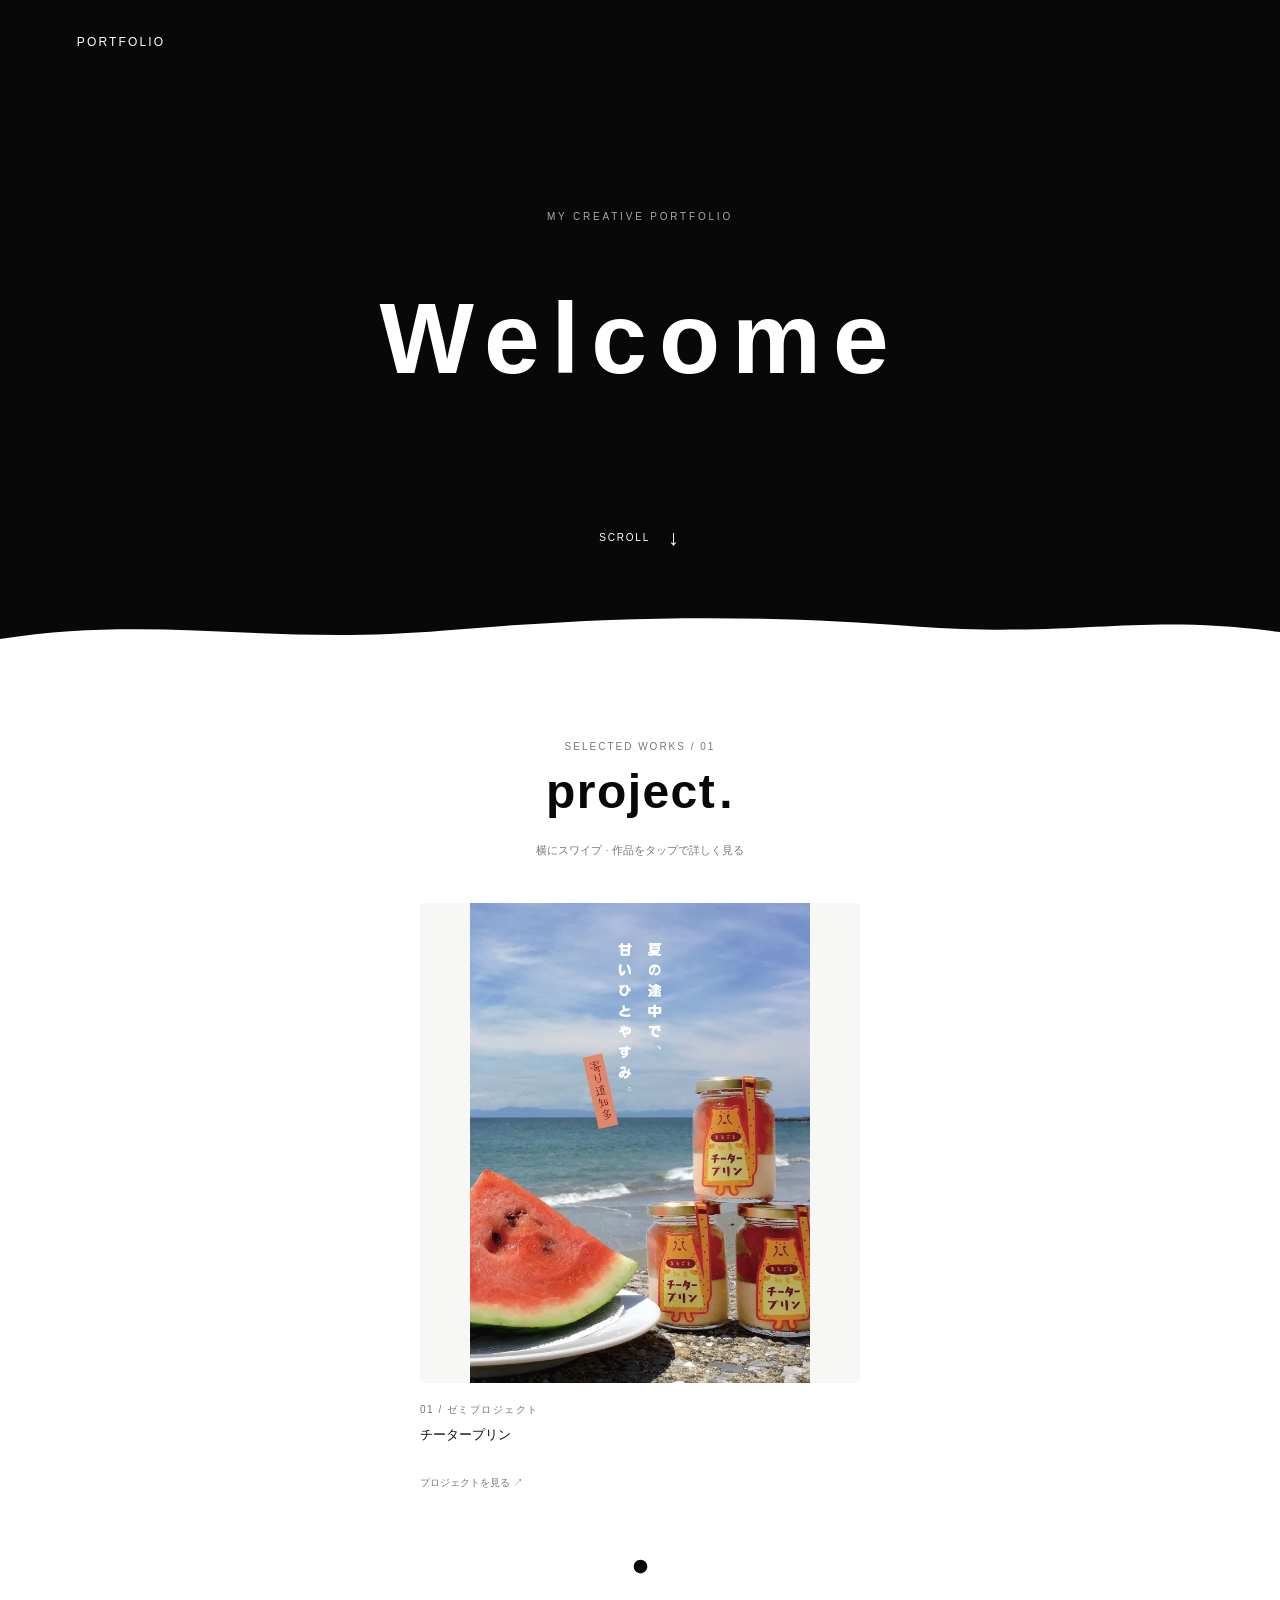
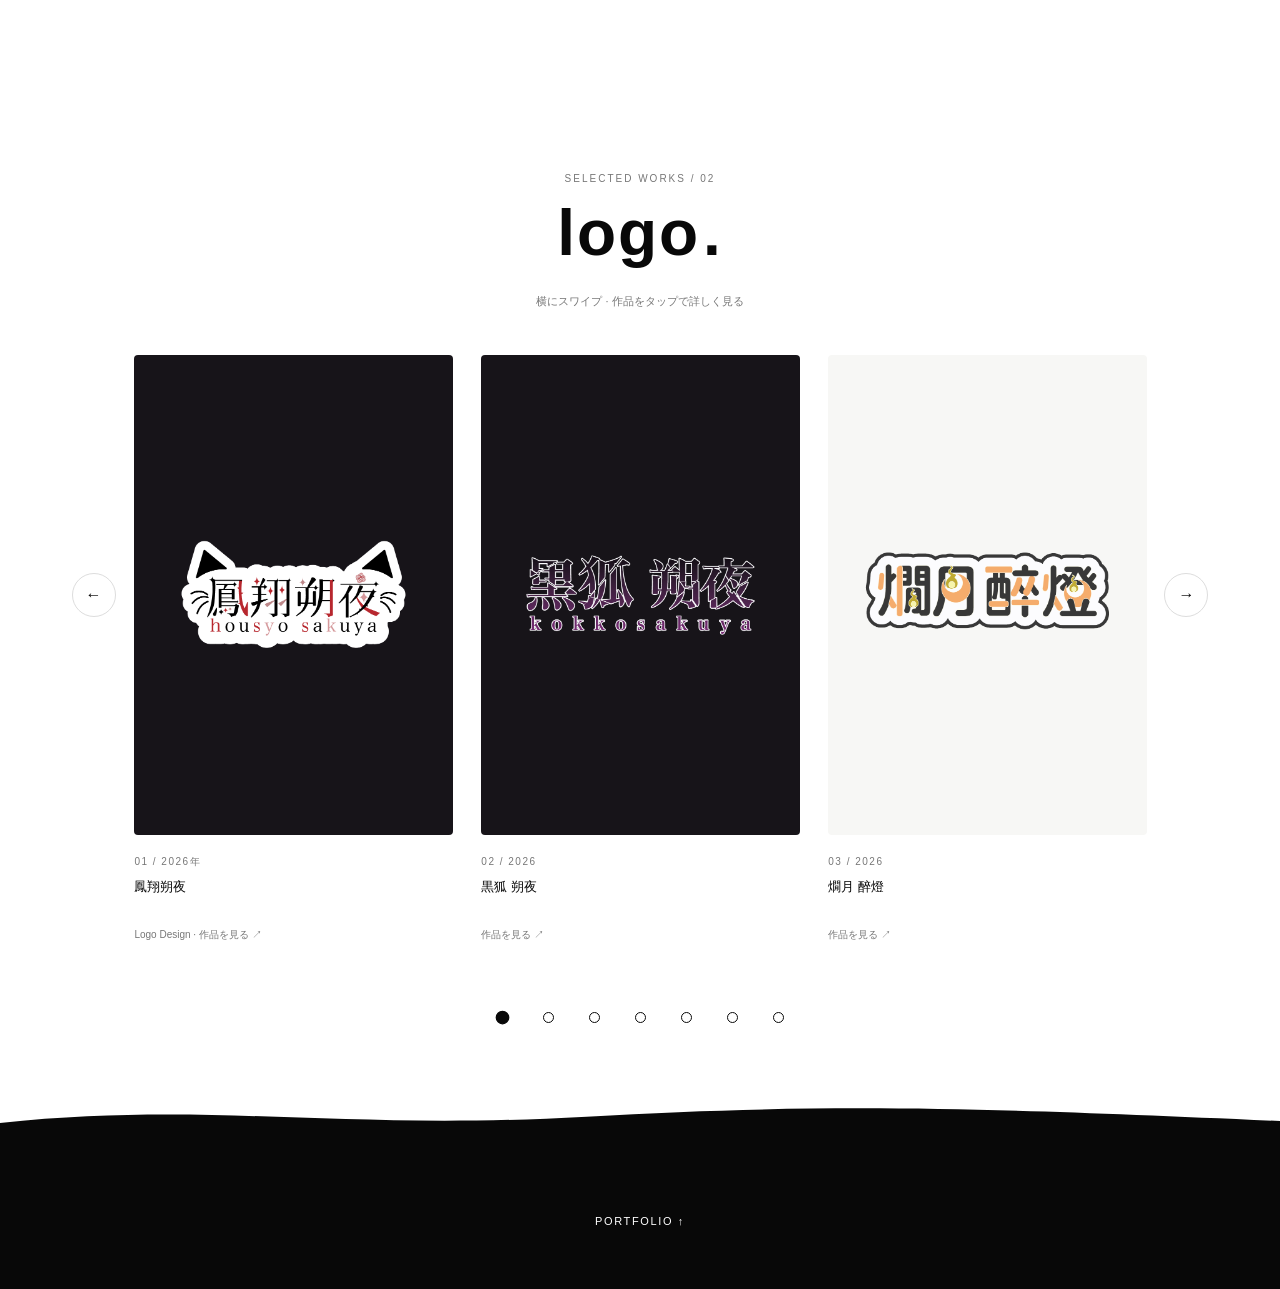
==== commit c03a7182: "Fix mobile carousel layout" ====
--- a/index.html
+++ b/index.html
@@ -5,7 +5,7 @@
   <meta name="viewport" content="width=device-width, initial-scale=1">
   <title>PORTFOLIO | WORKS</title>
   <!-- CSSを変更したらvの値も更新してください（古いCSSのキャッシュを避けます）。 -->
-  <link rel="stylesheet" href="./style.css?v=6ae7450ea84d">
+  <link rel="stylesheet" href="./style.css?v=067ac3171b5b">
 </head>
 <body>
   <header class="hero" id="top">
@@ -88,6 +88,6 @@
 
   </main>
   <footer><svg class="footer-wave" viewBox="0 0 1440 80" preserveAspectRatio="none" aria-hidden="true"><path d="M0 35 C240 0 380 48 660 25 S1120 12 1440 32 L1440 80 L0 80Z" fill="#080808"/></svg><a href="#top">PORTFOLIO ↑</a></footer>
-  <script src="./script.js?v=de5cf9b7daf5"></script>
+  <script src="./script.js?v=06678ab2ed0e"></script>
 </body>
 </html>
--- a/style.css
+++ b/style.css
@@ -140,7 +140,7 @@
 }
 
 /* スマホの作品一覧は1枚単位。PCのカード幅や末尾余白は変更しません。 */
-@media (max-width: 600px) {
+@media (max-width: 767px) {
   .works { padding-inline: 44px; }
   .works .slider { --card-width: 100%; scroll-padding-inline: 4px; }
   .works .slider::after { display: none; }
@@ -154,25 +154,8 @@
   .works .pagination button { flex: 1 1 0; min-width: 0; max-width: 44px; padding: 0; }
 }
 
-/* PCのみ：カードの従来幅を保ち、中央の作品と左右の一部を見せます。 */
-@media (min-width: 601px) {
-  .carousel:not(.single-project) { container-type: inline-size; }
-  .carousel:not(.single-project) .slider {
-    --desktop-card: calc((100cqw - 36px) / 2);
-    --side-space: calc((64cqw - 8px - var(--desktop-card)) / 2);
-    width: 64%; margin-inline: auto;
-  }
-  .carousel:not(.single-project) .work-card {
-    flex-basis: var(--desktop-card); scroll-snap-align: center;
-  }
-  .carousel:not(.single-project) .slider::before,
-  .carousel:not(.single-project) .slider::after {
-    content: ""; flex: 0 0 calc(var(--side-space) - var(--gap));
-  }
-}
-
 /* PCのみ：画像枠とテキスト行を揃え、カードの縦幅を統一します。 */
-@media (min-width: 601px) {
+@media (min-width: 768px) {
   .works .work-card { display: flex; flex-direction: column; }
   .works .work-card img {
     height: clamp(280px, 38vw, 480px); aspect-ratio: auto;
@@ -182,3 +165,18 @@
   .works .work-card h3 { min-height: 44px; line-height: 22px; margin: 6px 0; overflow-wrap: anywhere; }
   .works .card-link { display: block; min-height: 34px; line-height: 17px; margin-top: auto; }
 }
+
+@media (min-width: 768px) {
+  .carousel:not(.single-project) .slider { --card-width: calc((100% - var(--gap)) / 2); scroll-padding-inline: 4px; }
+  .carousel:not(.single-project) .slider::after { display: none; }
+  .carousel:not(.single-project) .work-card { scroll-snap-align: start; }
+}
+@media (min-width: 1200px) {
+  .carousel:not(.single-project) .slider { --card-width: calc((100% - 2 * var(--gap)) / 3); }
+}
+/* 601〜767pxでも矢印はスマホと同じ位置に配置します。 */
+@media (min-width: 601px) and (max-width: 767px) {
+  .slider-arrow { width: 36px; height: 44px; border: 0; font-size: 20px; }
+  .previous { left: -39px; } .next { right: -39px; }
+  .pagination { margin-top: 18px; }
+}
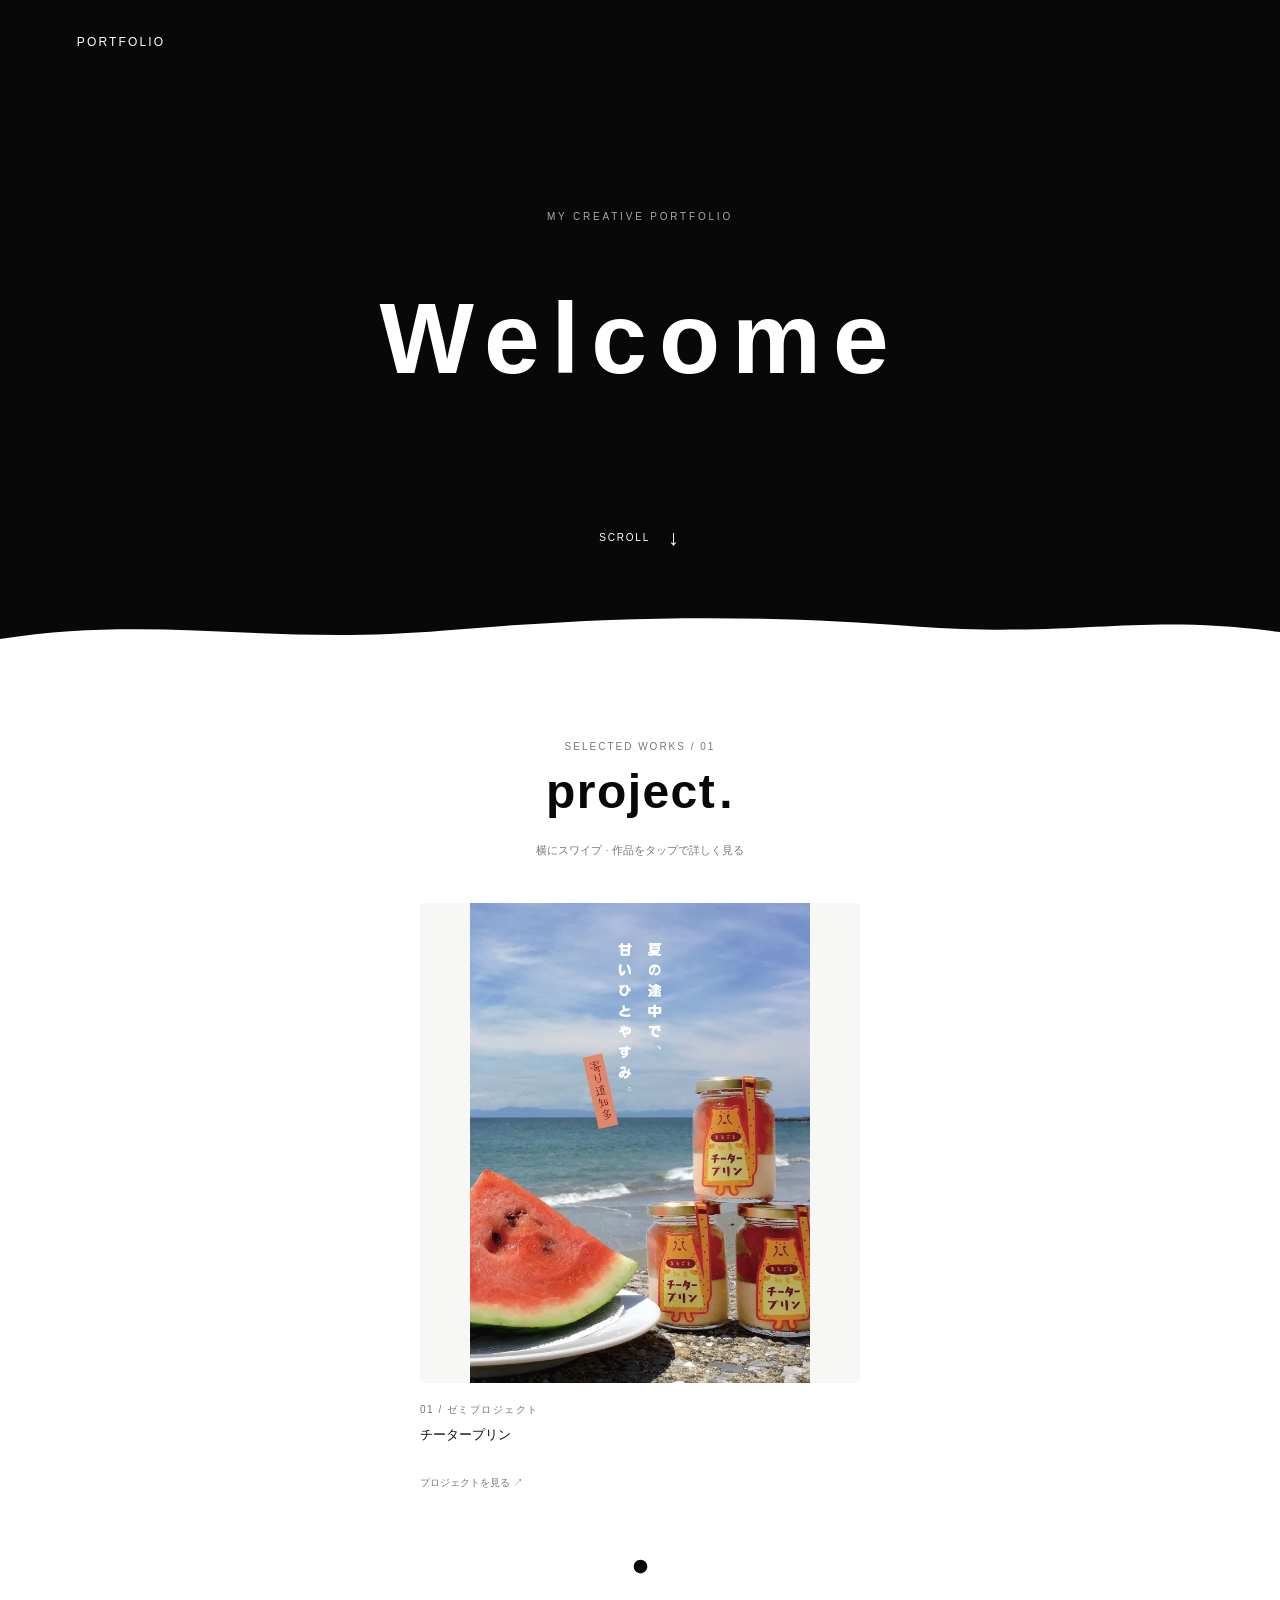
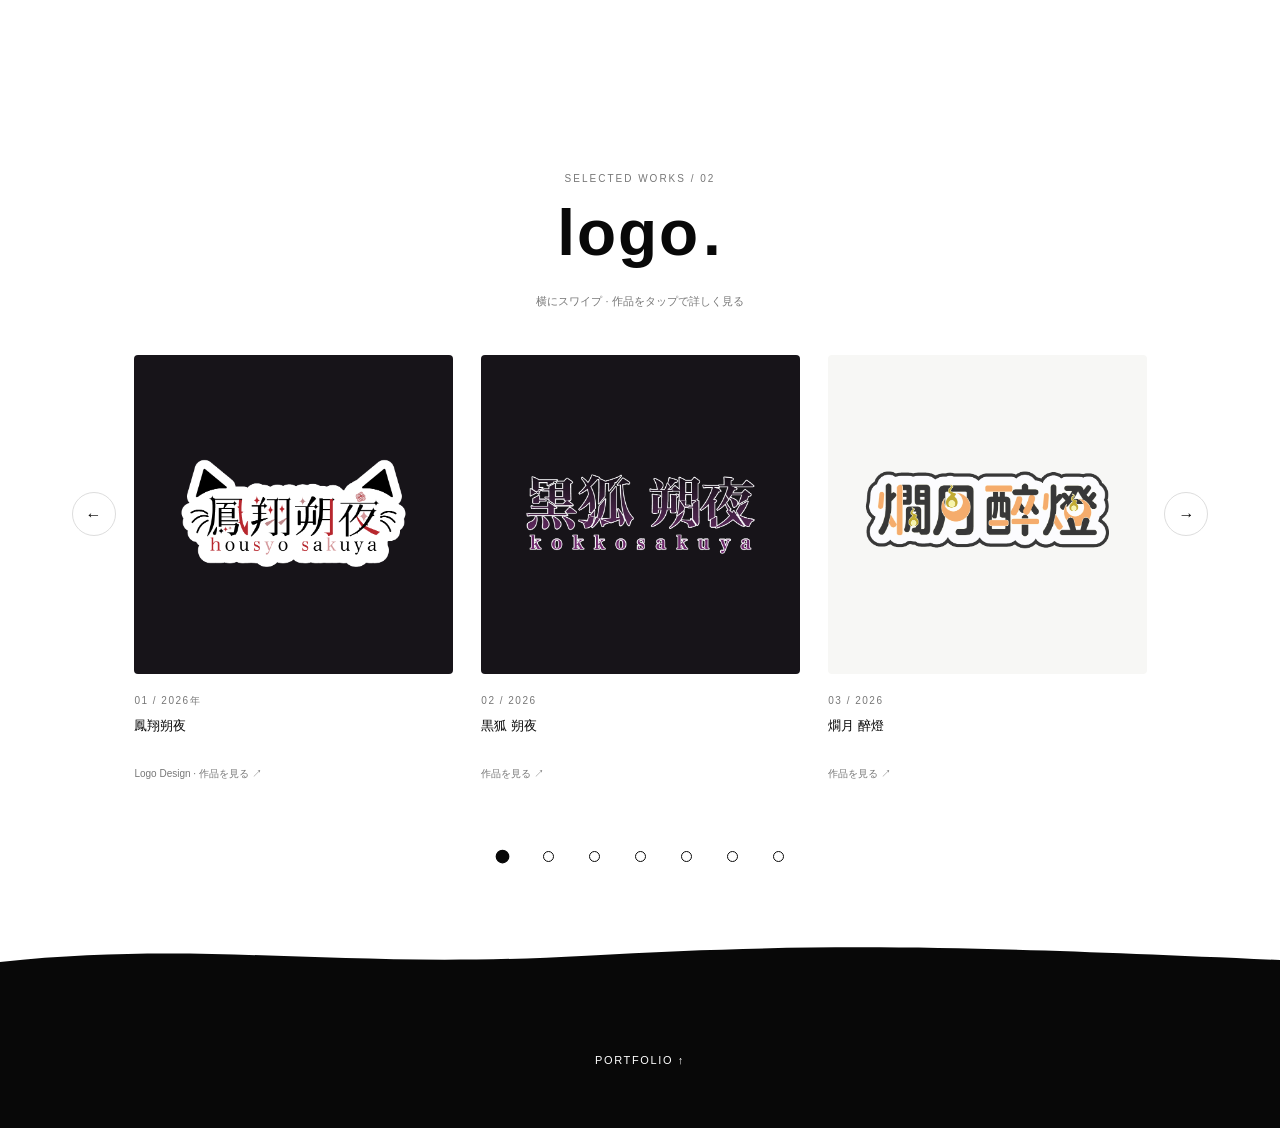
==== commit db2a4785: "Fix mobile carousel layout" ====
--- a/index.html
+++ b/index.html
@@ -5,7 +5,7 @@
   <meta name="viewport" content="width=device-width, initial-scale=1">
   <title>PORTFOLIO | WORKS</title>
   <!-- CSSを変更したらvの値も更新してください（古いCSSのキャッシュを避けます）。 -->
-  <link rel="stylesheet" href="./style.css?v=067ac3171b5b">
+  <link rel="stylesheet" href="./style.css?v=b260252c30aa">
 </head>
 <body>
   <header class="hero" id="top">
--- a/style.css
+++ b/style.css
@@ -180,3 +180,14 @@
   .previous { left: -39px; } .next { right: -39px; }
   .pagination { margin-top: 18px; }
 }
+
+/* トップページのLOGO一覧だけ正方形。カード幅や他カテゴリーには影響しません。 */
+#works .work-card img {
+  width: 100%; height: auto; aspect-ratio: 1 / 1;
+  object-fit: contain; object-position: center;
+  background-color: #f7f7f5;
+}
+#works .housyosakuya-card img,
+#works .character-card img[src="logo/kokkosakuya_futi.png"] {
+  background-color: #171419;
+}
